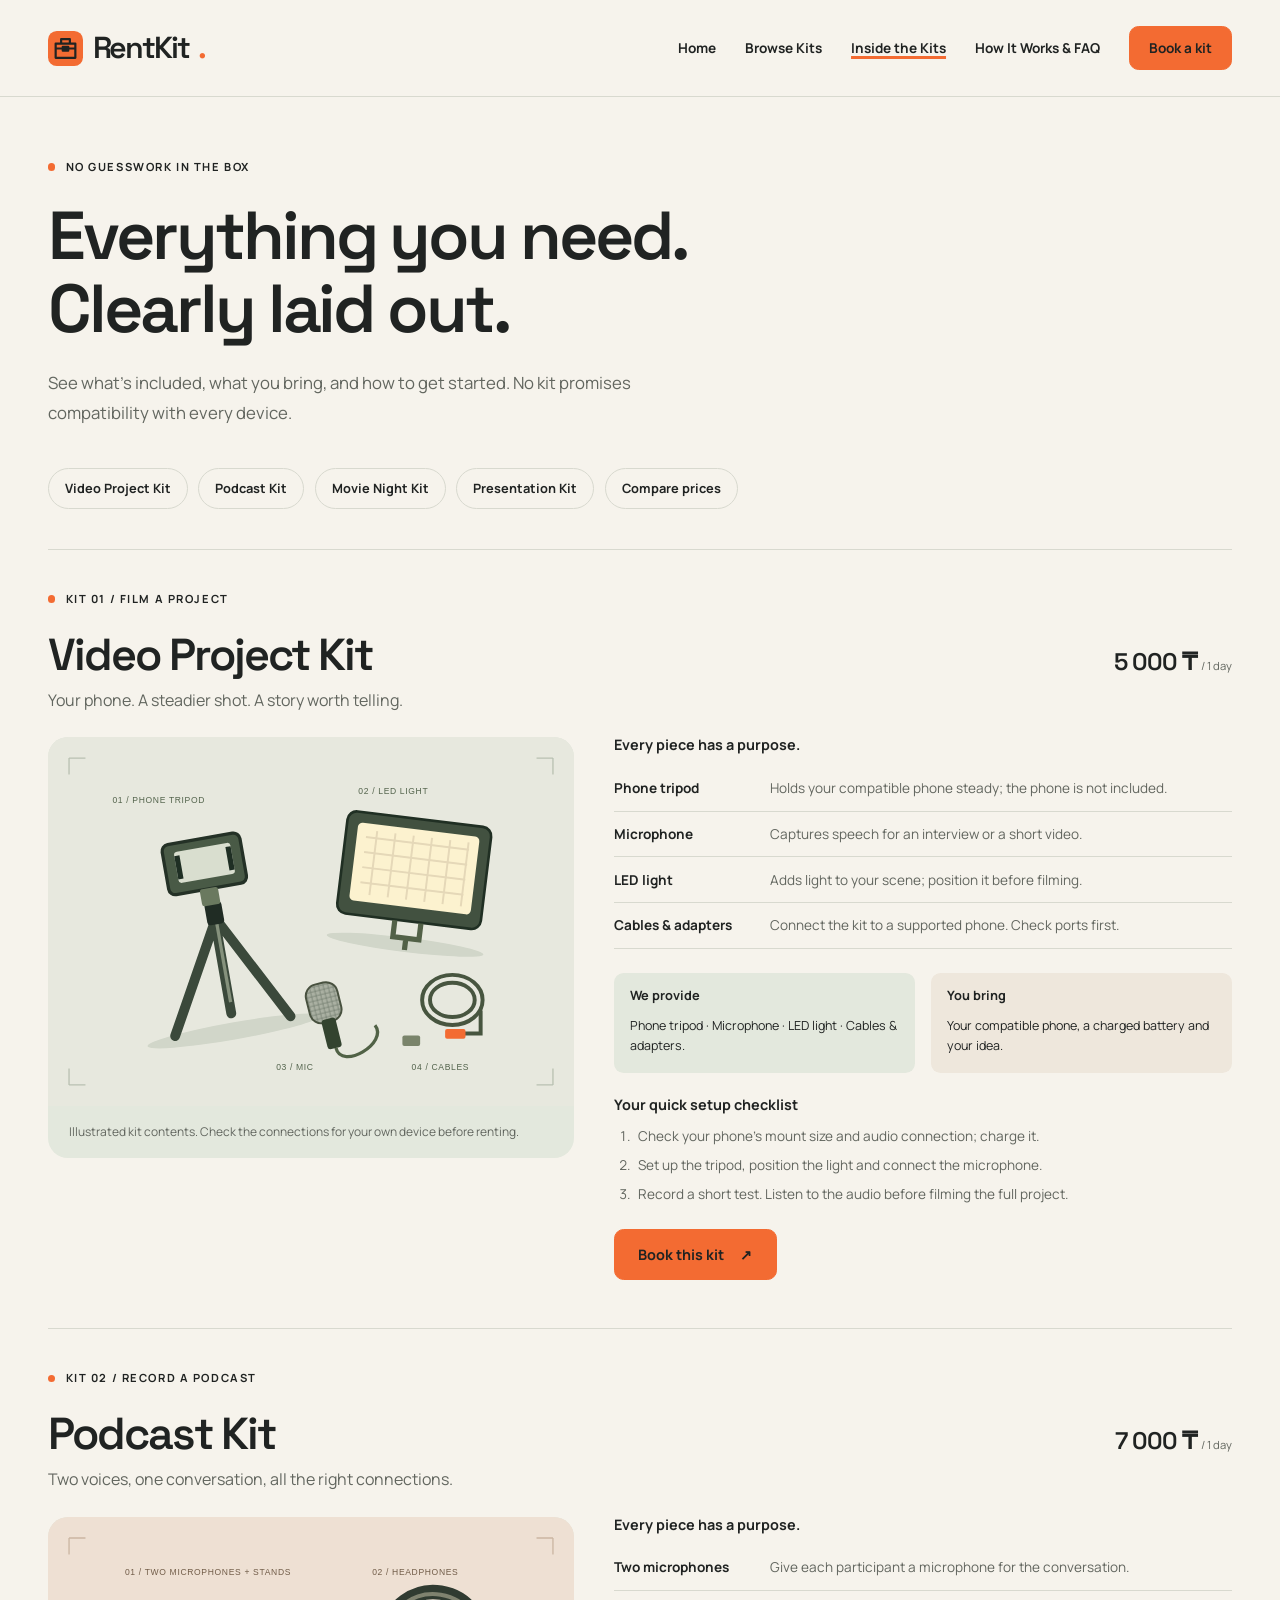
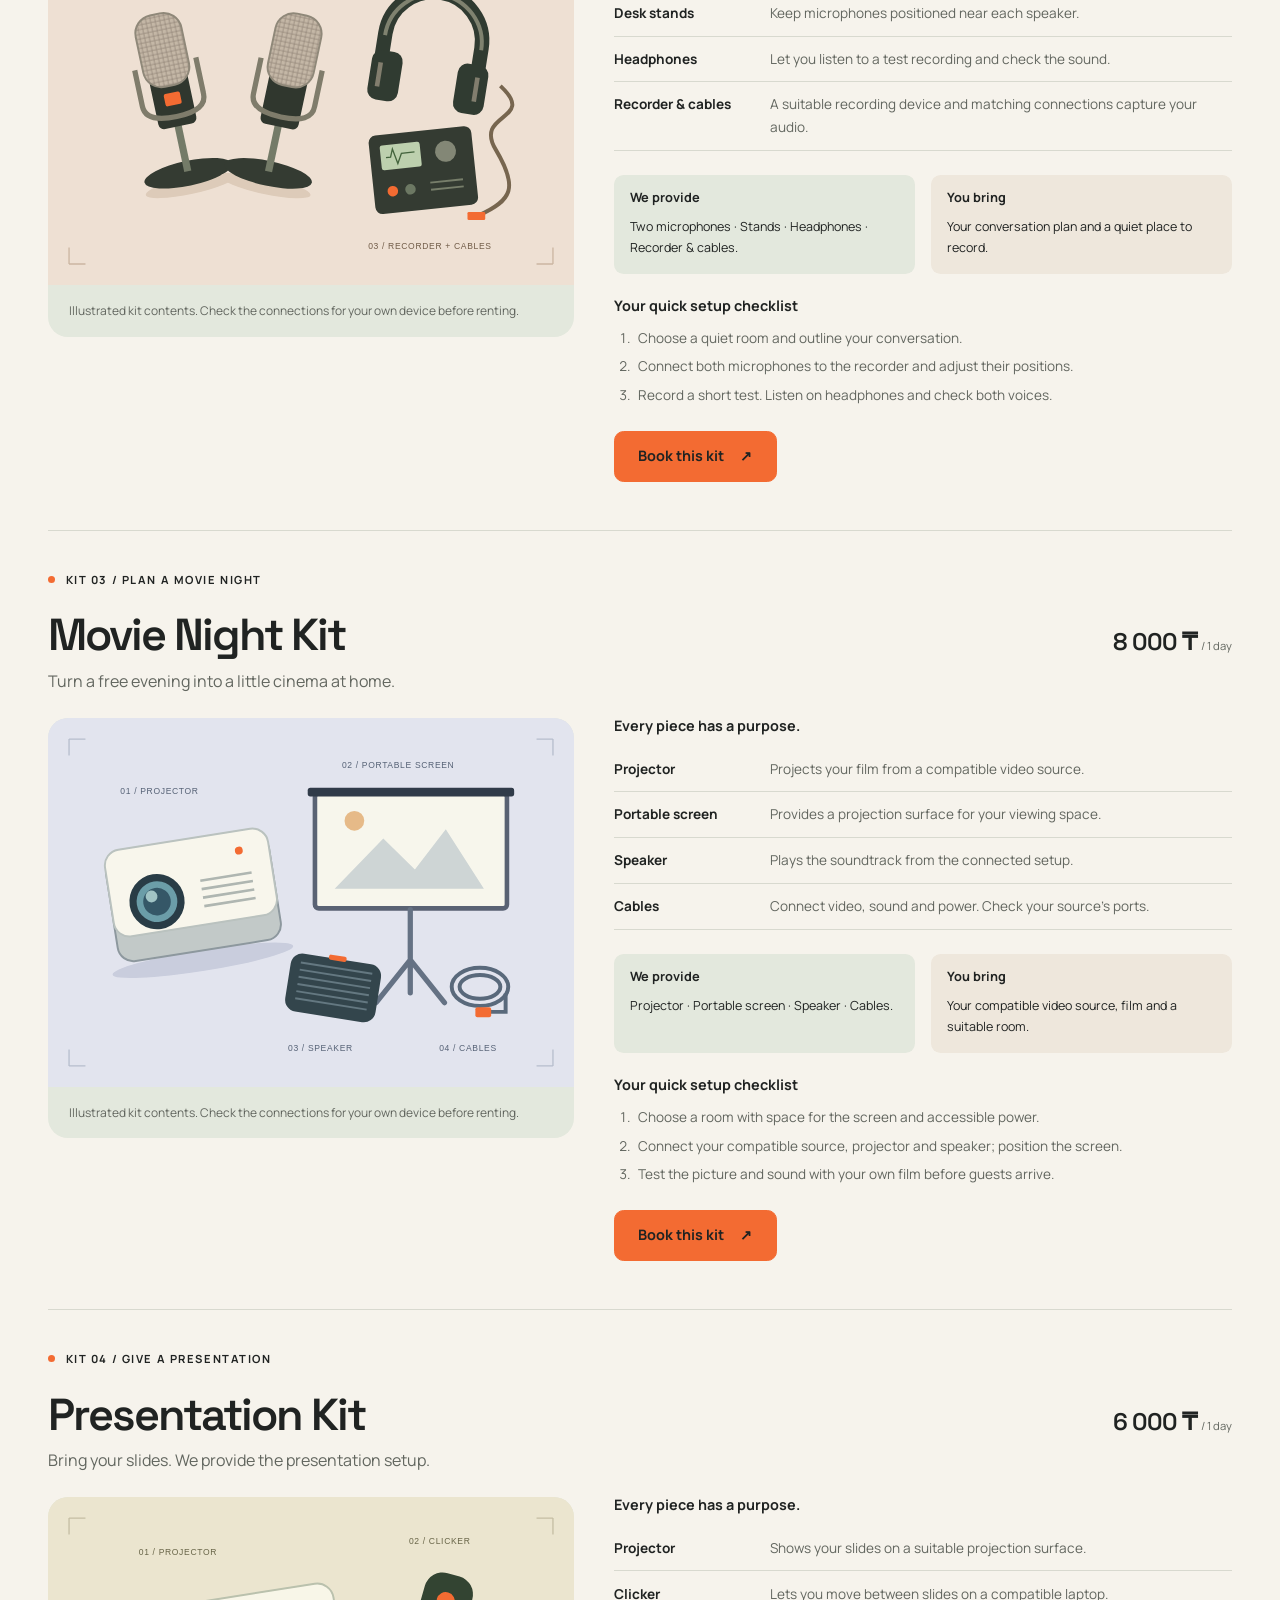
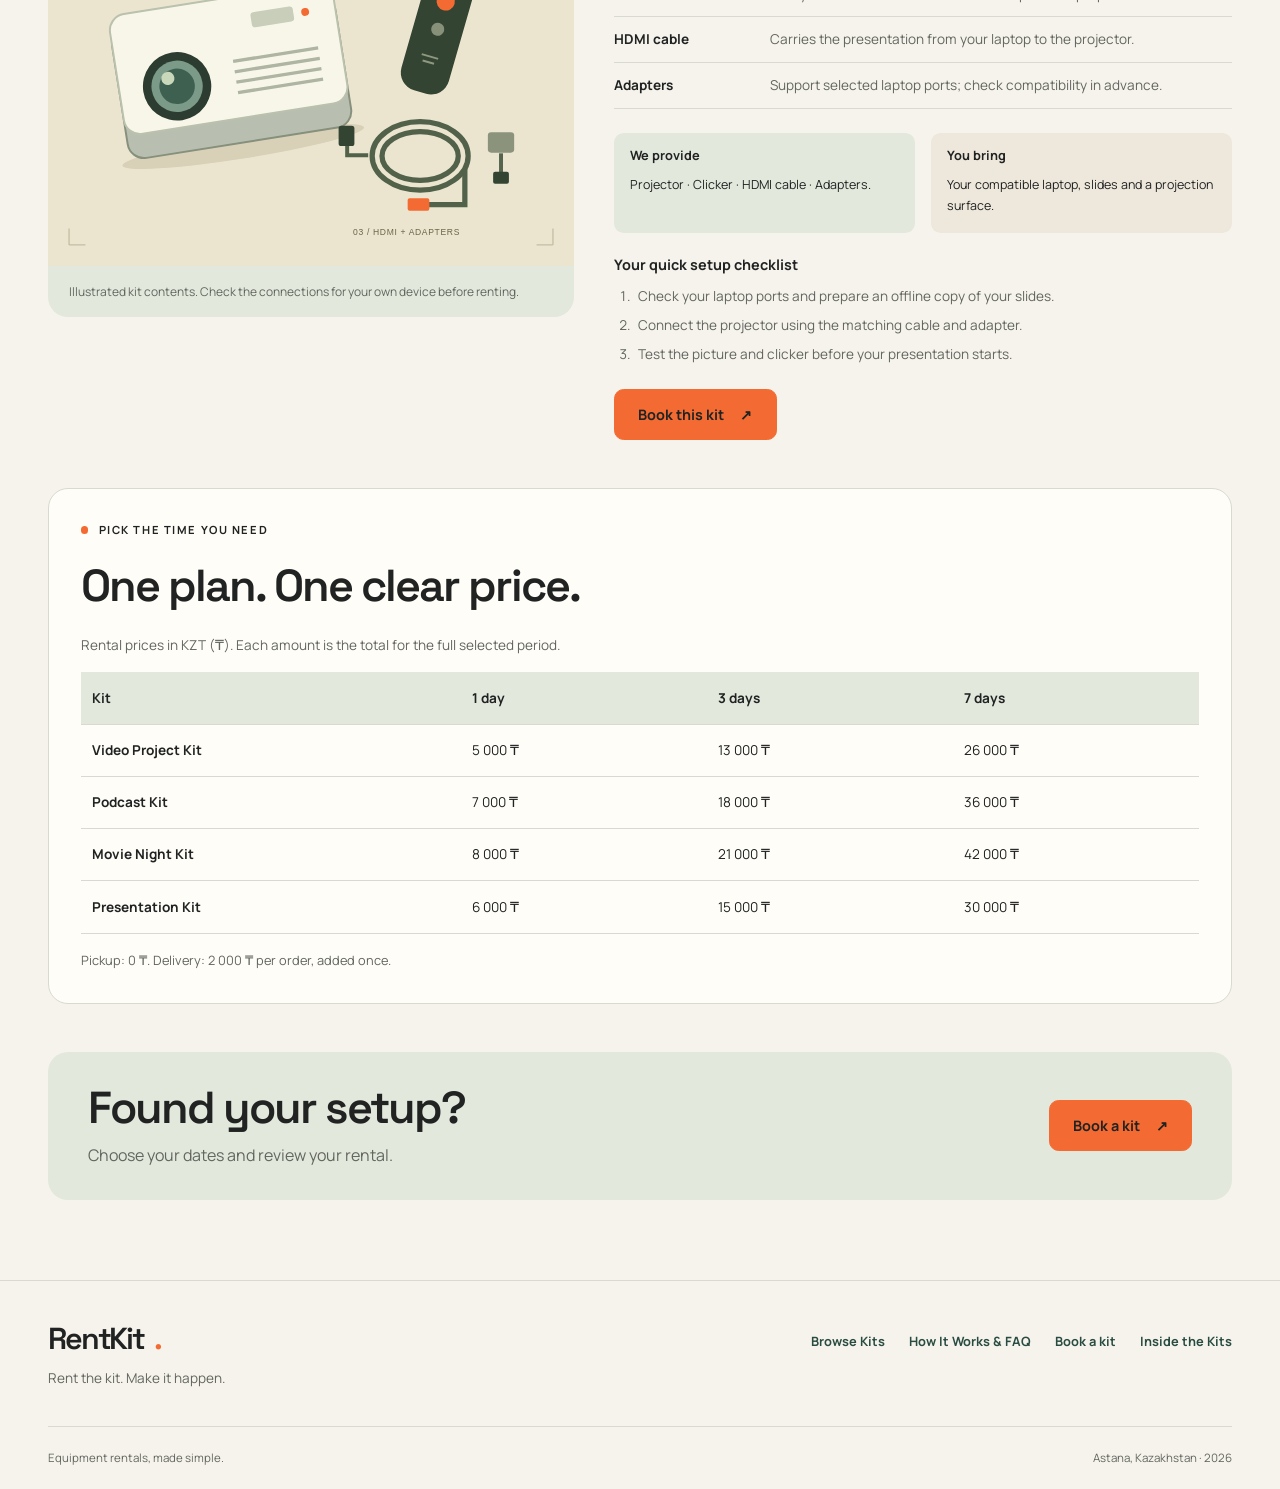
==== kit-details.html @ 047bb8b4 "change: renamed files from midterm/ to root directory and updated paths in HTML files" ====
<!DOCTYPE html>
<html lang="en">

<head>
  <meta charset="UTF-8">
  <meta name="viewport" content="width=device-width, initial-scale=1.0">
  <meta name="description"
    content="RentKit: ready-to-use equipment kits for creative projects, podcasts, movie nights and presentations.">
  <title>Inside the Kits | RentKit</title>
  <link rel="icon" type="image/svg+xml" href="images/favicon.svg">
  <link rel="stylesheet" href="vendor/bootstrap.min.css">
  <link rel="stylesheet" href="css/styles.css">
  <link rel="stylesheet" href="css/kit-details.css">

</head>

<body>
  <a class="skip-link" href="#main">Skip to content</a>
  <header class="site-header">
    <div class="container header-inner">
      <a class="brand" href="index.html" aria-label="RentKit home"><img class="brand-mark" src="images/favicon.svg"
          alt="" width="35" height="35">RentKit<span class="brand-dot">.</span></a>
      <nav class="site-nav" aria-label="Main navigation">
        <ul>
          <li><a href="index.html">Home</a></li>
          <li><a href="kits.html">Browse Kits</a></li>
          <li><a href="kit-details.html" aria-current="page">Inside the Kits</a></li>
          <li><a href="rent.html">How It Works & FAQ</a></li>
          <li><a href="order.html" class="btn btn-primary">Book a kit</a></li>
        </ul>
      </nav>
    </div>
  </header>
  <main id="main" tabindex="-1">

    <div class="container">
      <header class="page-intro">
        <p class="eyebrow">No guesswork in the box</p>
        <h1>Everything you need.<br>Clearly laid out.</h1>
        <p class="lead">See what’s included, what you bring, and how to get started. No kit promises compatibility with
          every device.</p>
      </header>
      <nav class="anchor-nav" aria-label="Kit details navigation"><a href="#video">Video Project Kit</a><a
          href="#podcast">Podcast Kit</a><a href="#movie">Movie Night Kit</a><a href="#presentation">Presentation
          Kit</a><a href="#prices">Compare prices</a></nav>
      <section id="video" class="detail-section" aria-labelledby="video-title">
        <p class="eyebrow">KIT 01 / Film a project</p>
        <div class="detail-heading">
          <div>
            <h2 id="video-title">Video Project Kit</h2>
            <p class="muted mb-0">Your phone. A steadier shot. A story worth telling.</p>
          </div><span class="price">5 000 ₸ <small>/ 1 day</small></span>
        </div>
        <div class="detail-layout">
          <figure class="detail-visual"><img src="images/video-kit.svg"
              alt="Phone tripod with an empty clamp, LED light, microphone, cables and adapters" width="800"
              height="560" loading="lazy">
            <figcaption>Illustrated kit contents. Check the connections for your own device before renting.</figcaption>
          </figure>
          <div>
            <h3 class="setup-heading">Every piece has a purpose.</h3>
            <dl class="equipment-list">
              <div>
                <dt>Phone tripod</dt>
                <dd>Holds your compatible phone steady; the phone is not included.</dd>
              </div>
              <div>
                <dt>Microphone</dt>
                <dd>Captures speech for an interview or a short video.</dd>
              </div>
              <div>
                <dt>LED light</dt>
                <dd>Adds light to your scene; position it before filming.</dd>
              </div>
              <div>
                <dt>Cables & adapters</dt>
                <dd>Connect the kit to a supported phone. Check ports first.</dd>
              </div>
            </dl>
            <div class="bring-provide">
              <div>
                <h3>We provide</h3>
                <p>Phone tripod · Microphone · LED light · Cables & adapters.</p>
              </div>
              <div>
                <h3>You bring</h3>
                <p>Your compatible phone, a charged battery and your idea.</p>
              </div>
            </div>
            <h3 class="setup-heading">Your quick setup checklist</h3>
            <ol class="setup-list">
              <li>Check your phone’s mount size and audio connection; charge it.</li>
              <li>Set up the tripod, position the light and connect the microphone.</li>
              <li>Record a short test. Listen to the audio before filming the full project.</li>
            </ol>
            <a class="btn btn-primary" href="order.html?kit=video">Book this kit <span aria-hidden="true">↗</span></a>
          </div>
        </div>
      </section>
      <section id="podcast" class="detail-section" aria-labelledby="podcast-title">
        <p class="eyebrow">KIT 02 / Record a podcast</p>
        <div class="detail-heading">
          <div>
            <h2 id="podcast-title">Podcast Kit</h2>
            <p class="muted mb-0">Two voices, one conversation, all the right connections.</p>
          </div><span class="price">7 000 ₸ <small>/ 1 day</small></span>
        </div>
        <div class="detail-layout">
          <figure class="detail-visual"><img src="images/podcast-kit.svg"
              alt="Two microphones on desk stands, headphones, recording device and cables" width="800" height="560"
              loading="lazy">
            <figcaption>Illustrated kit contents. Check the connections for your own device before renting.</figcaption>
          </figure>
          <div>
            <h3 class="setup-heading">Every piece has a purpose.</h3>
            <dl class="equipment-list">
              <div>
                <dt>Two microphones</dt>
                <dd>Give each participant a microphone for the conversation.</dd>
              </div>
              <div>
                <dt>Desk stands</dt>
                <dd>Keep microphones positioned near each speaker.</dd>
              </div>
              <div>
                <dt>Headphones</dt>
                <dd>Let you listen to a test recording and check the sound.</dd>
              </div>
              <div>
                <dt>Recorder & cables</dt>
                <dd>A suitable recording device and matching connections capture your audio.</dd>
              </div>
            </dl>
            <div class="bring-provide">
              <div>
                <h3>We provide</h3>
                <p>Two microphones · Stands · Headphones · Recorder & cables.</p>
              </div>
              <div>
                <h3>You bring</h3>
                <p>Your conversation plan and a quiet place to record.</p>
              </div>
            </div>
            <h3 class="setup-heading">Your quick setup checklist</h3>
            <ol class="setup-list">
              <li>Choose a quiet room and outline your conversation.</li>
              <li>Connect both microphones to the recorder and adjust their positions.</li>
              <li>Record a short test. Listen on headphones and check both voices.</li>
            </ol>
            <a class="btn btn-primary" href="order.html?kit=podcast">Book this kit <span aria-hidden="true">↗</span></a>
          </div>
        </div>
      </section>
      <section id="movie" class="detail-section" aria-labelledby="movie-title">
        <p class="eyebrow">KIT 03 / Plan a movie night</p>
        <div class="detail-heading">
          <div>
            <h2 id="movie-title">Movie Night Kit</h2>
            <p class="muted mb-0">Turn a free evening into a little cinema at home.</p>
          </div><span class="price">8 000 ₸ <small>/ 1 day</small></span>
        </div>
        <div class="detail-layout">
          <figure class="detail-visual"><img src="images/movie-kit.svg"
              alt="Projector, portable screen, speaker and connection cables" width="800" height="560" loading="lazy">
            <figcaption>Illustrated kit contents. Check the connections for your own device before renting.</figcaption>
          </figure>
          <div>
            <h3 class="setup-heading">Every piece has a purpose.</h3>
            <dl class="equipment-list">
              <div>
                <dt>Projector</dt>
                <dd>Projects your film from a compatible video source.</dd>
              </div>
              <div>
                <dt>Portable screen</dt>
                <dd>Provides a projection surface for your viewing space.</dd>
              </div>
              <div>
                <dt>Speaker</dt>
                <dd>Plays the soundtrack from the connected setup.</dd>
              </div>
              <div>
                <dt>Cables</dt>
                <dd>Connect video, sound and power. Check your source’s ports.</dd>
              </div>
            </dl>
            <div class="bring-provide">
              <div>
                <h3>We provide</h3>
                <p>Projector · Portable screen · Speaker · Cables.</p>
              </div>
              <div>
                <h3>You bring</h3>
                <p>Your compatible video source, film and a suitable room.</p>
              </div>
            </div>
            <h3 class="setup-heading">Your quick setup checklist</h3>
            <ol class="setup-list">
              <li>Choose a room with space for the screen and accessible power.</li>
              <li>Connect your compatible source, projector and speaker; position the screen.</li>
              <li>Test the picture and sound with your own film before guests arrive.</li>
            </ol>
            <a class="btn btn-primary" href="order.html?kit=movie">Book this kit <span aria-hidden="true">↗</span></a>
          </div>
        </div>
      </section>
      <section id="presentation" class="detail-section" aria-labelledby="presentation-title">
        <p class="eyebrow">KIT 04 / Give a presentation</p>
        <div class="detail-heading">
          <div>
            <h2 id="presentation-title">Presentation Kit</h2>
            <p class="muted mb-0">Bring your slides. We provide the presentation setup.</p>
          </div><span class="price">6 000 ₸ <small>/ 1 day</small></span>
        </div>
        <div class="detail-layout">
          <figure class="detail-visual"><img src="images/presentation-kit.svg"
              alt="Projector, presentation clicker, coiled HDMI cable and adapters" width="800" height="560"
              loading="lazy">
            <figcaption>Illustrated kit contents. Check the connections for your own device before renting.</figcaption>
          </figure>
          <div>
            <h3 class="setup-heading">Every piece has a purpose.</h3>
            <dl class="equipment-list">
              <div>
                <dt>Projector</dt>
                <dd>Shows your slides on a suitable projection surface.</dd>
              </div>
              <div>
                <dt>Clicker</dt>
                <dd>Lets you move between slides on a compatible laptop.</dd>
              </div>
              <div>
                <dt>HDMI cable</dt>
                <dd>Carries the presentation from your laptop to the projector.</dd>
              </div>
              <div>
                <dt>Adapters</dt>
                <dd>Support selected laptop ports; check compatibility in advance.</dd>
              </div>
            </dl>
            <div class="bring-provide">
              <div>
                <h3>We provide</h3>
                <p>Projector · Clicker · HDMI cable · Adapters.</p>
              </div>
              <div>
                <h3>You bring</h3>
                <p>Your compatible laptop, slides and a projection surface.</p>
              </div>
            </div>
            <h3 class="setup-heading">Your quick setup checklist</h3>
            <ol class="setup-list">
              <li>Check your laptop ports and prepare an offline copy of your slides.</li>
              <li>Connect the projector using the matching cable and adapter.</li>
              <li>Test the picture and clicker before your presentation starts.</li>
            </ol>
            <a class="btn btn-primary" href="order.html?kit=presentation">Book this kit <span
                aria-hidden="true">↗</span></a>
          </div>
        </div>
      </section>
      <section id="prices" class="pricing" aria-labelledby="prices-title">
        <p class="eyebrow">Pick the time you need</p>
        <h2 id="prices-title">One plan. One clear price.</h2>
        <table class="table">
          <caption>Rental prices in KZT (₸). Each amount is the total for the full selected period.</caption>
          <thead>
            <tr>
              <th scope="col">Kit</th>
              <th scope="col">1 day</th>
              <th scope="col">3 days</th>
              <th scope="col">7 days</th>
            </tr>
          </thead>
          <tbody>
            <tr>
              <th scope="row">Video Project Kit</th>
              <td>5 000 ₸</td>
              <td>13 000 ₸</td>
              <td>26 000 ₸</td>
            </tr>
            <tr>
              <th scope="row">Podcast Kit</th>
              <td>7 000 ₸</td>
              <td>18 000 ₸</td>
              <td>36 000 ₸</td>
            </tr>
            <tr>
              <th scope="row">Movie Night Kit</th>
              <td>8 000 ₸</td>
              <td>21 000 ₸</td>
              <td>42 000 ₸</td>
            </tr>
            <tr>
              <th scope="row">Presentation Kit</th>
              <td>6 000 ₸</td>
              <td>15 000 ₸</td>
              <td>30 000 ₸</td>
            </tr>
          </tbody>
        </table>
        <p class="small-note">Pickup: 0 ₸. Delivery: 2 000 ₸ per order, added once.</p>
      </section>
      <section class="section pt-0">
        <div class="callout">
          <div>
            <h2>Found your setup?</h2>
            <p class="muted">Choose your dates and review your rental.</p>
          </div><a class="btn btn-primary" href="order.html">Book a kit <span aria-hidden="true">↗</span></a>
        </div>
      </section>
    </div>
  </main>
  <footer class="site-footer">
    <div class="container">
      <div class="footer-top">
        <div><a class="brand" href="index.html">RentKit<span class="brand-dot">.</span></a>
          <p class="muted">Rent the kit. Make it happen.</p>
        </div>
        <nav class="footer-links" aria-label="Footer navigation"><a href="kits.html">Browse Kits</a><a
            href="rent.html">How It Works & FAQ</a><a href="order.html">Book a kit</a><a href="kit-details.html">Inside
            the Kits</a></nav>
      </div>
      <div class="footer-bottom">
        <p class="muted">Equipment rentals, made simple.</p>
        <p class="muted">Astana, Kazakhstan · 2026</p>
      </div>
    </div>
  </footer>
</body>

</html>
---- css/styles.css ----
/* Shared RentKit design. Bootstrap is loaded first; these rules give it our identity. */
@font-face {
  font-family: Manrope;
  src: url('../fonts/manrope.ttf') format('truetype');
  font-weight: 400;
  font-display: swap;
}

@font-face {
  font-family: Manrope;
  src: url('../fonts/manrope-bold.ttf') format('truetype');
  font-weight: 700;
  font-display: swap;
}

@font-face {
  font-family: 'Space Grotesk';
  src: url('../fonts/space-grotesk.ttf') format('truetype');
  font-weight: 600;
  font-display: swap;
}

:root {
  --paper: #f6f3ec;
  --ink: #202322;
  --orange: #f36b32;
  --green: #294c42;
  --muted: #62665f;
  --line: #d8d9cf;
  --surface: #fffdf8;
  --sage: #e3e8dd;
  --space-sm: .75rem;
  --space-md: 1.5rem;
  --space-lg: 3rem;
  --section-space: 5rem;
  --radius: 1.25rem;
  --radius-sm: .6rem;
  --page-width: 1184px;
  --bs-body-font-family: Manrope, Arial, sans-serif;
}

* {
  box-sizing: border-box;
}

html {
  scroll-behavior: smooth;
  scroll-padding-top: 1.5rem;
}

body {
  margin: 0;
  color: var(--ink);
  background: var(--paper);
  font-family: Manrope, Arial, sans-serif;
  font-size: 1rem;
  line-height: 1.65;
}

img {
  display: block;
  max-width: 100%;
  height: auto;
}

svg {
  flex-shrink: 0;
}

a {
  color: var(--green);
  text-underline-offset: .25em;
}

a:hover {
  color: var(--ink);
}

button,
input,
select,
textarea {
  font: inherit;
}

h1,
h2,
h3,
h4,
.brand,
.price {
  font-family: 'Space Grotesk', Arial, sans-serif;
  font-weight: 600;
  letter-spacing: -.045em;
  line-height: 1.08;
}

h1 {
  font-size: clamp(2.8rem, 5.3vw, 4.65rem);
  margin-bottom: 1.4rem;
}

h2 {
  font-size: clamp(2rem, 3.5vw, 3rem);
  margin-bottom: 1rem;
}

h3 {
  font-size: 1.55rem;
  margin-bottom: .8rem;
}

p {
  margin: 0 0 1.2rem;
}

:focus-visible {
  outline: 3px solid var(--green);
  outline-offset: 5px;
}

.container {
  width: calc(100% - 64px);
  max-width: var(--page-width);
  padding-right: 0;
  padding-left: 0;
}

.skip-link {
  position: absolute;
  left: 1rem;
  top: -5rem;
  z-index: 20;
  padding: .8rem 1.2rem;
  background: var(--ink);
  color: white;
}

.skip-link:focus {
  top: 1rem;
  color: white;
}

.site-header {
  border-bottom: 1px solid var(--line);
}

.header-inner {
  display: flex;
  align-items: center;
  justify-content: space-between;
  gap: 2rem;
  min-height: 96px;
}

.brand {
  display: inline-flex;
  align-items: center;
  gap: .6rem;
  text-decoration: none;
  color: var(--ink);
  font-size: 1.9rem;
  letter-spacing: -.07em;
}

.brand-mark {
  width: 35px;
  height: 35px;
}

.brand-dot {
  color: var(--orange);
}

.site-nav ul {
  display: flex;
  align-items: center;
  flex-wrap: wrap;
  gap: 1.8rem;
  list-style: none;
  padding: 0;
  margin: 0;
}

.site-nav a {
  display: inline-block;
  padding: .65rem 0;
  color: var(--ink);
  text-decoration: none;
  font-size: .85rem;
  font-weight: 700;
}

.site-nav a:hover,
.site-nav a[aria-current='page']:not(.btn) {
  text-decoration: underline;
  text-decoration-color: var(--orange);
  text-decoration-thickness: 3px;
}

.site-nav .btn {
  padding: .7rem 1.2rem;
  font-size: .85rem;
}

.btn {
  display: inline-flex;
  align-items: center;
  justify-content: center;
  gap: 1rem;
  min-height: 44px;
  border-radius: var(--radius-sm);
  padding: .85rem 1.45rem;
  font-weight: 800;
  font-size: .9rem;
  line-height: 1.5;
  transition: background-color .18s, transform .18s;
}

.btn-primary {
  --bs-btn-color: var(--ink);
  --bs-btn-bg: var(--orange);
  --bs-btn-border-color: var(--orange);
  --bs-btn-hover-color: var(--ink);
  --bs-btn-hover-bg: #e75b25;
  --bs-btn-hover-border-color: #e75b25;
  --bs-btn-active-color: var(--ink);
  --bs-btn-active-bg: #e75b25;
  --bs-btn-active-border-color: #e75b25;
  --bs-btn-disabled-color: var(--ink);
  --bs-btn-disabled-bg: #d6c9be;
  --bs-btn-disabled-border-color: #d6c9be;
  color: var(--ink);
  background: var(--orange);
  border: 1px solid var(--orange);
}

.btn-outline {
  color: var(--ink);
  border: 1px solid var(--line);
  background: transparent;
}

.btn-outline:hover {
  background: var(--sage);
  border-color: var(--green);
}

.btn:hover {
  transform: translateY(-2px);
}

.btn:focus-visible {
  outline: 3px solid var(--green);
  outline-offset: 4px;
  box-shadow: none;
}

.btn[aria-current='page'] {
  box-shadow: 0 0 0 2px var(--ink);
}

.arrow {
  font-size: 1.15rem;
  line-height: 1;
}

.eyebrow {
  display: flex;
  align-items: center;
  gap: .65rem;
  font-size: .7rem;
  font-weight: 800;
  letter-spacing: .14em;
  text-transform: uppercase;
  margin-bottom: 1.4rem;
}

.eyebrow::before {
  content: '';
  width: .45rem;
  height: .45rem;
  background: var(--orange);
  border-radius: 50%;
}

.lead {
  color: var(--muted);
  font-size: 1.05rem;
  line-height: 1.8;
  max-width: 42rem;
}

.muted {
  color: var(--muted);
}

.small-note {
  font-size: .8rem;
  color: var(--muted);
}

.tag {
  display: inline-block;
  font-size: .65rem;
  font-weight: 800;
  letter-spacing: .12em;
  border: 1px solid var(--line);
  padding: .25rem .6rem;
  border-radius: .25rem;
  background: var(--surface);
}

.section {
  padding-block: var(--section-space);
}

.section-heading {
  display: flex;
  align-items: end;
  justify-content: space-between;
  gap: 2rem;
  margin-bottom: 2rem;
}

.section-heading p:last-child {
  margin-bottom: 0;
}

.section-heading h2 {
  margin-bottom: .6rem;
}

.text-link {
  font-weight: 800;
  font-size: .85rem;
  white-space: nowrap;
}

.page-intro {
  padding-block: 3.8rem 2.5rem;
}

.page-intro h1 {
  max-width: 850px;
}

.page-intro .lead {
  margin-bottom: 0;
}

.breadcrumb-line {
  color: var(--muted);
  font-size: .8rem;
  margin-bottom: 2rem;
}

.breadcrumb-line a {
  text-decoration: none;
}

.anchor-nav {
  display: flex;
  flex-wrap: wrap;
  gap: .65rem;
  margin-block: 0 2.5rem;
}

.anchor-nav a {
  display: inline-block;
  padding: .55rem 1rem;
  border: 1px solid var(--line);
  border-radius: 2rem;
  text-decoration: none;
  color: var(--ink);
  font-size: .8rem;
  font-weight: 700;
}

.anchor-nav a:hover {
  border-color: var(--green);
  background: var(--sage);
}

.kit-card {
  height: 100%;
  background: var(--surface);
  border: 1px solid var(--line);
  border-radius: var(--radius);
}

.kit-card .kit-image {
  border-radius: var(--radius) var(--radius) 0 0;
  width: 100%;
}

.kit-card .card-body {
  padding: 1.5rem;
  display: flex;
  flex-direction: column;
}

.kit-card .tag {
  align-self: flex-start;
  margin-bottom: 1rem;
}

.kit-card h3 {
  font-size: 1.5rem;
}

.kit-card .card-text {
  color: var(--muted);
  font-size: .9rem;
}

.card-bottom {
  display: flex;
  align-items: center;
  justify-content: space-between;
  gap: .75rem;
  margin-top: auto;
  padding-top: 1rem;
  border-top: 1px solid var(--line);
}

.price {
  font-size: 1.5rem;
  letter-spacing: -.04em;
}

.price small {
  font-family: Manrope, Arial, sans-serif;
  font-size: .7rem;
  color: var(--muted);
  font-weight: 500;
  letter-spacing: 0;
}

.callout {
  display: flex;
  justify-content: space-between;
  align-items: center;
  gap: 2rem;
  padding: 2rem 2.5rem;
  background: var(--sage);
  border-radius: var(--radius);
}

.callout h2,
.callout h3 {
  margin-bottom: .6rem;
}

.callout p {
  margin-bottom: 0;
  max-width: 40rem;
}

.callout .btn {
  flex-shrink: 0;
}

.demo-note {
  display: flex;
  align-items: center;
  gap: .6rem;
  font-size: .75rem;
  color: var(--muted);
}

.demo-note::before {
  content: '';
  width: .4rem;
  height: .4rem;
  flex-shrink: 0;
  border-radius: 50%;
  background: var(--green);
}

.site-footer {
  border-top: 1px solid var(--line);
  padding-block: 2.6rem 1.4rem;
}

.footer-top {
  display: flex;
  align-items: start;
  justify-content: space-between;
  gap: 2rem;
  margin-bottom: 2.3rem;
}

.footer-top .brand {
  margin-bottom: .7rem;
}

.footer-top p {
  font-size: .85rem;
  margin-bottom: 0;
}

.footer-links {
  display: flex;
  flex-wrap: wrap;
  align-items: center;
  gap: 1.5rem;
  padding-top: .5rem;
}

.footer-links a {
  font-size: .8rem;
  font-weight: 700;
  text-decoration: none;
}

.footer-bottom {
  display: flex;
  justify-content: space-between;
  gap: 1.2rem;
  flex-wrap: wrap;
  padding-top: 1.3rem;
  border-top: 1px solid var(--line);
}

.footer-bottom p {
  margin: 0;
  font-size: .72rem;
}

@media (max-width: 1000px) {
  .header-inner {
    gap: 1rem;
    flex-wrap: wrap;
    padding-block: 1rem;
  }

  .site-nav ul {
    gap: 1rem;
  }

  .site-nav a {
    font-size: .78rem;
  }

  :root {
    --section-space: 3.5rem;
  }
}

@media (max-width: 600px) {
  .container {
    width: calc(100% - 36px);
  }

  .header-inner {
    gap: .65rem;
  }

  .brand {
    font-size: 1.65rem;
  }

  .brand-mark {
    width: 29px;
    height: 29px;
  }

  .site-nav {
    width: 100%;
  }

  .site-nav ul {
    gap: .2rem .9rem;
  }

  .site-nav a {
    display: inline-flex;
    align-items: center;
    min-height: 44px;
    font-size: .8rem;
    padding-block: .65rem;
  }

  .site-nav .btn {
    padding: .6rem .8rem;
    font-size: .8rem;
  }

  .section-heading,
  .callout,
  .footer-top {
    flex-direction: column;
    align-items: start;
    gap: 1.2rem;
  }

  .callout {
    padding: 1.5rem;
  }

  .page-intro {
    padding-top: 2.5rem;
  }

  .anchor-nav {
    gap: .45rem;
  }

  .anchor-nav a {
    font-size: .75rem;
    padding: .5rem .8rem;
  }

  .footer-links {
    gap: 1rem;
  }

  .lead {
    font-size: 1rem;
  }
}

@media (prefers-reduced-motion: reduce) {
  html {
    scroll-behavior: auto;
  }

  *,
  *::before,
  *::after {
    transition: none !important;
    animation: none !important;
  }

  .btn:hover {
    transform: none;
  }
}
---- css/kit-details.css ----
.detail-section {
  padding-block: 2.5rem 3rem;
  border-top: 1px solid var(--line);
}

.detail-heading {
  display: flex;
  flex-wrap: wrap;
  align-items: baseline;
  justify-content: space-between;
  gap: 1rem;
  margin-bottom: 1.5rem;
}

.detail-heading h2 {
  margin-bottom: .5rem;
}

.detail-layout {
  display: grid;
  grid-template-columns: .92fr 1.08fr;
  gap: 2.5rem;
  align-items: start;
}

.detail-visual {
  margin: 0;
  background: var(--sage);
  border-radius: var(--radius);
}

.detail-visual img {
  border-radius: var(--radius) var(--radius) 0 0;
  width: 100%;
}

.detail-visual figcaption {
  padding: 1rem 1.3rem;
  font-size: .75rem;
  color: var(--muted);
}

.equipment-list {
  margin: 0 0 1.5rem;
}

.equipment-list div {
  display: grid;
  grid-template-columns: 140px 1fr;
  gap: 1rem;
  padding-block: .7rem;
  border-bottom: 1px solid var(--line);
  font-size: .85rem;
}

.equipment-list dt {
  font-weight: 800;
}

.equipment-list dd {
  margin: 0;
  color: var(--muted);
}

.bring-provide {
  display: grid;
  grid-template-columns: 1fr 1fr;
  gap: 1rem;
  margin-bottom: 1.5rem;
}

.bring-provide>div {
  border-radius: var(--radius-sm);
  background: var(--sage);
  padding: 1rem;
}

.bring-provide>div:last-child {
  background: #eee7dc;
}

.bring-provide h3 {
  font-family: Manrope, Arial, sans-serif;
  font-size: .8rem;
  letter-spacing: 0;
}

.bring-provide p {
  font-size: .78rem;
  margin-bottom: 0;
}

.setup-heading {
  font-family: Manrope, Arial, sans-serif;
  font-size: .9rem;
  letter-spacing: 0;
}

.setup-list {
  padding-left: 1.2rem;
  font-size: .85rem;
  color: var(--muted);
  margin-bottom: 1.5rem;
}

.setup-list li {
  padding-left: .3rem;
  margin-bottom: .4rem;
}

.pricing {
  background: var(--surface);
  border: 1px solid var(--line);
  border-radius: var(--radius);
  padding: 2rem;
  margin-bottom: 3rem;
}

.pricing .table {
  --bs-table-bg: transparent;
  --bs-table-color: var(--ink);
  --bs-table-border-color: var(--line);
  margin: 0;
  table-layout: fixed;
  width: 100%;
}

.pricing caption {
  caption-side: top;
  color: var(--muted);
  font-size: .85rem;
  padding-bottom: 1rem;
}

.pricing th,
.pricing td {
  padding: .9rem .7rem;
  font-size: .85rem;
  vertical-align: middle;
}

.pricing thead th {
  background: var(--sage);
  font-weight: 800;
}

.pricing thead th:first-child {
  width: 34%;
}

.pricing td {
  white-space: nowrap;
}

.pricing .small-note {
  margin: 1rem 0 0;
}

@media (max-width: 850px) {
  .detail-layout {
    grid-template-columns: 1fr;
    gap: 1.5rem;
  }

  .detail-visual {
    max-width: 650px;
  }
}

@media (max-width: 600px) {
  .detail-heading h2 {
    font-size: 1.9rem;
  }

  .equipment-list div {
    grid-template-columns: 105px 1fr;
    gap: .7rem;
    font-size: .8rem;
  }

  .pricing {
    padding: 1.1rem .7rem;
  }

  .pricing th,
  .pricing td {
    padding: .8rem .25rem;
    font-size: .75rem;
  }

  .bring-provide {
    gap: .6rem;
  }

  .bring-provide>div {
    padding: .8rem;
  }
}
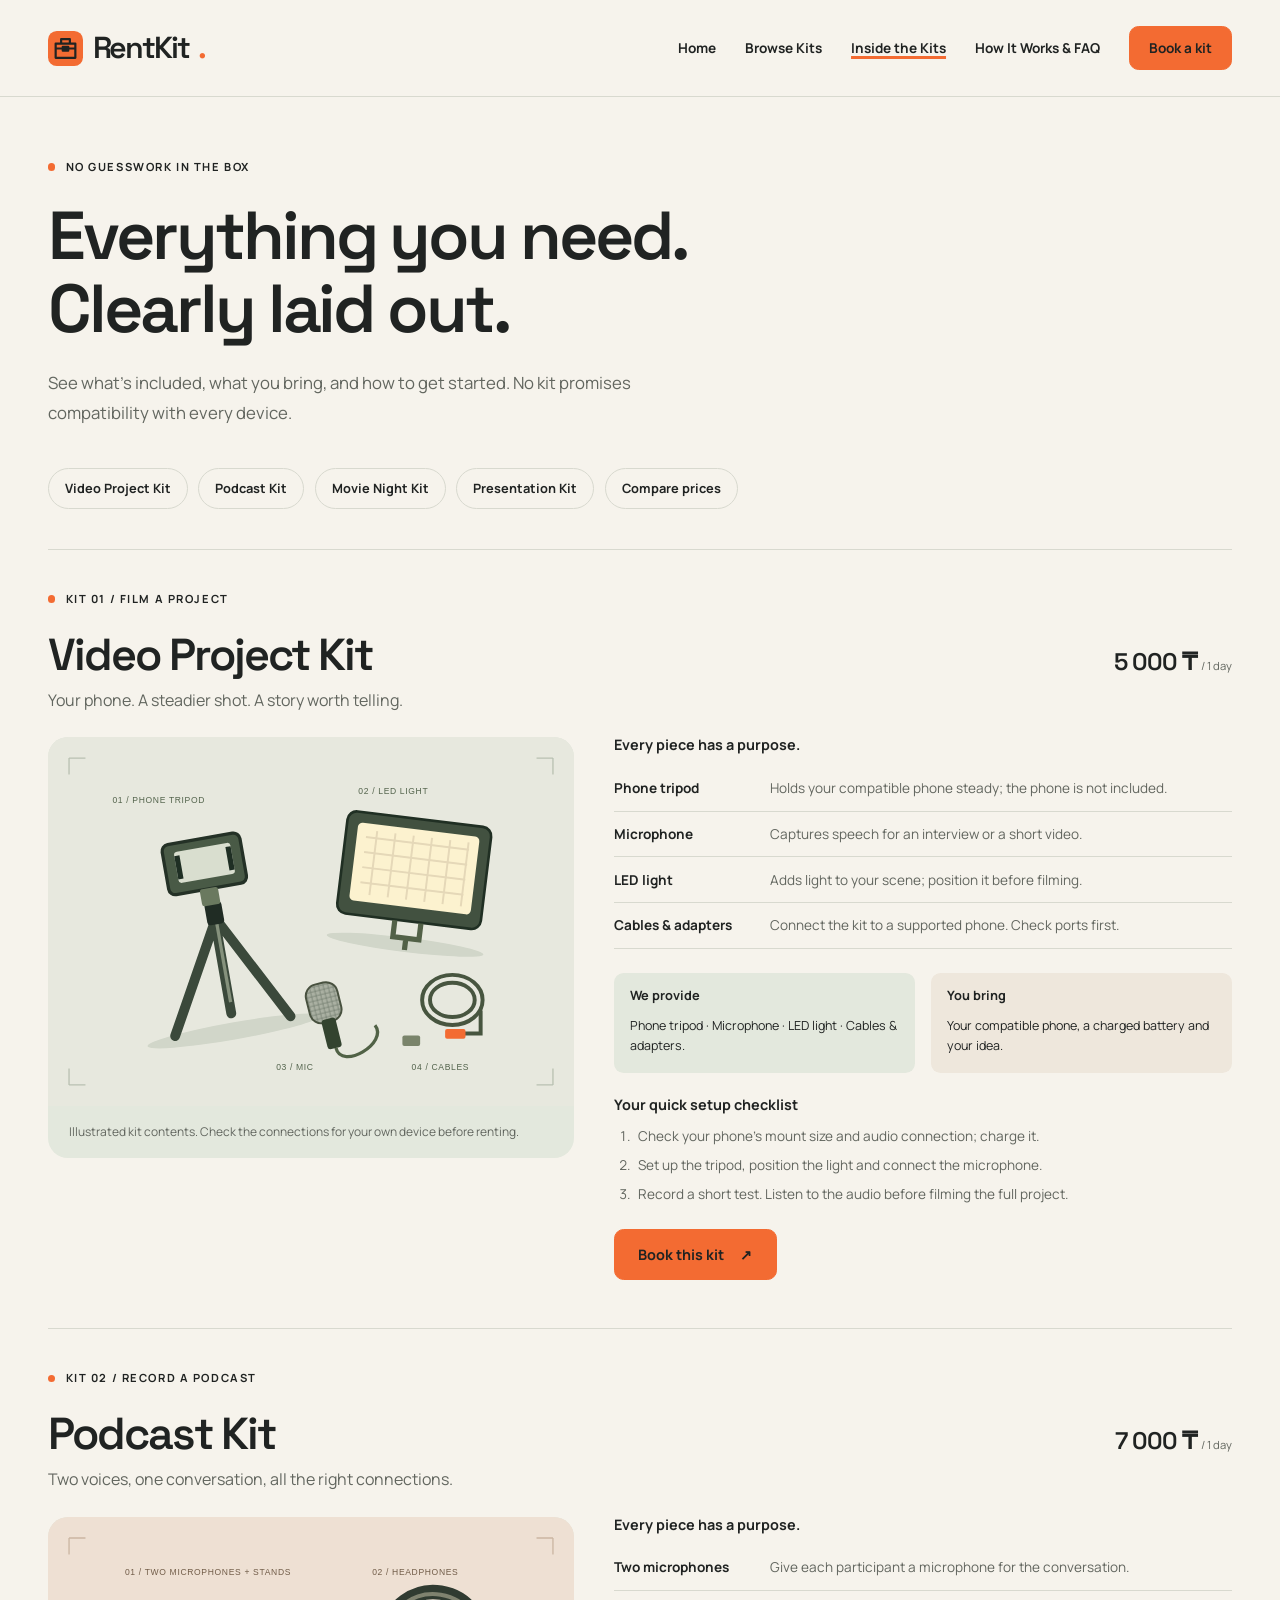
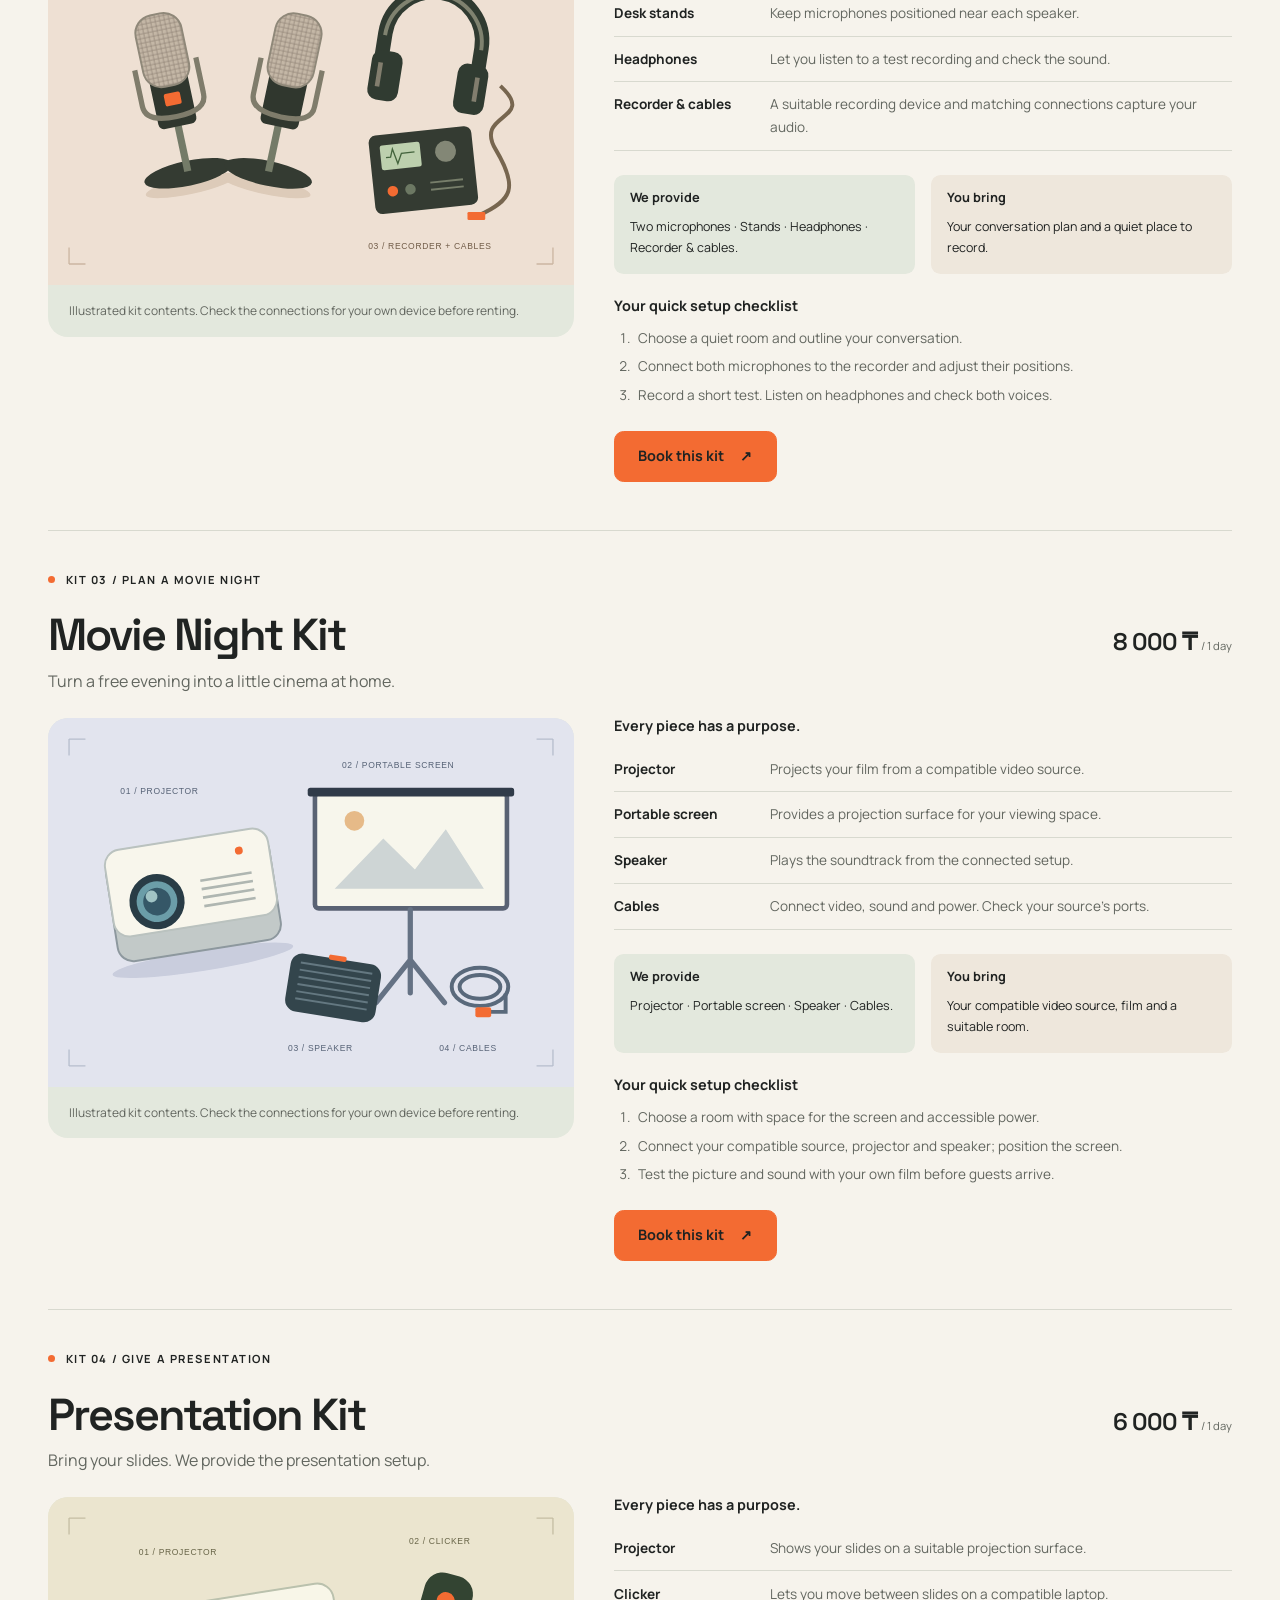
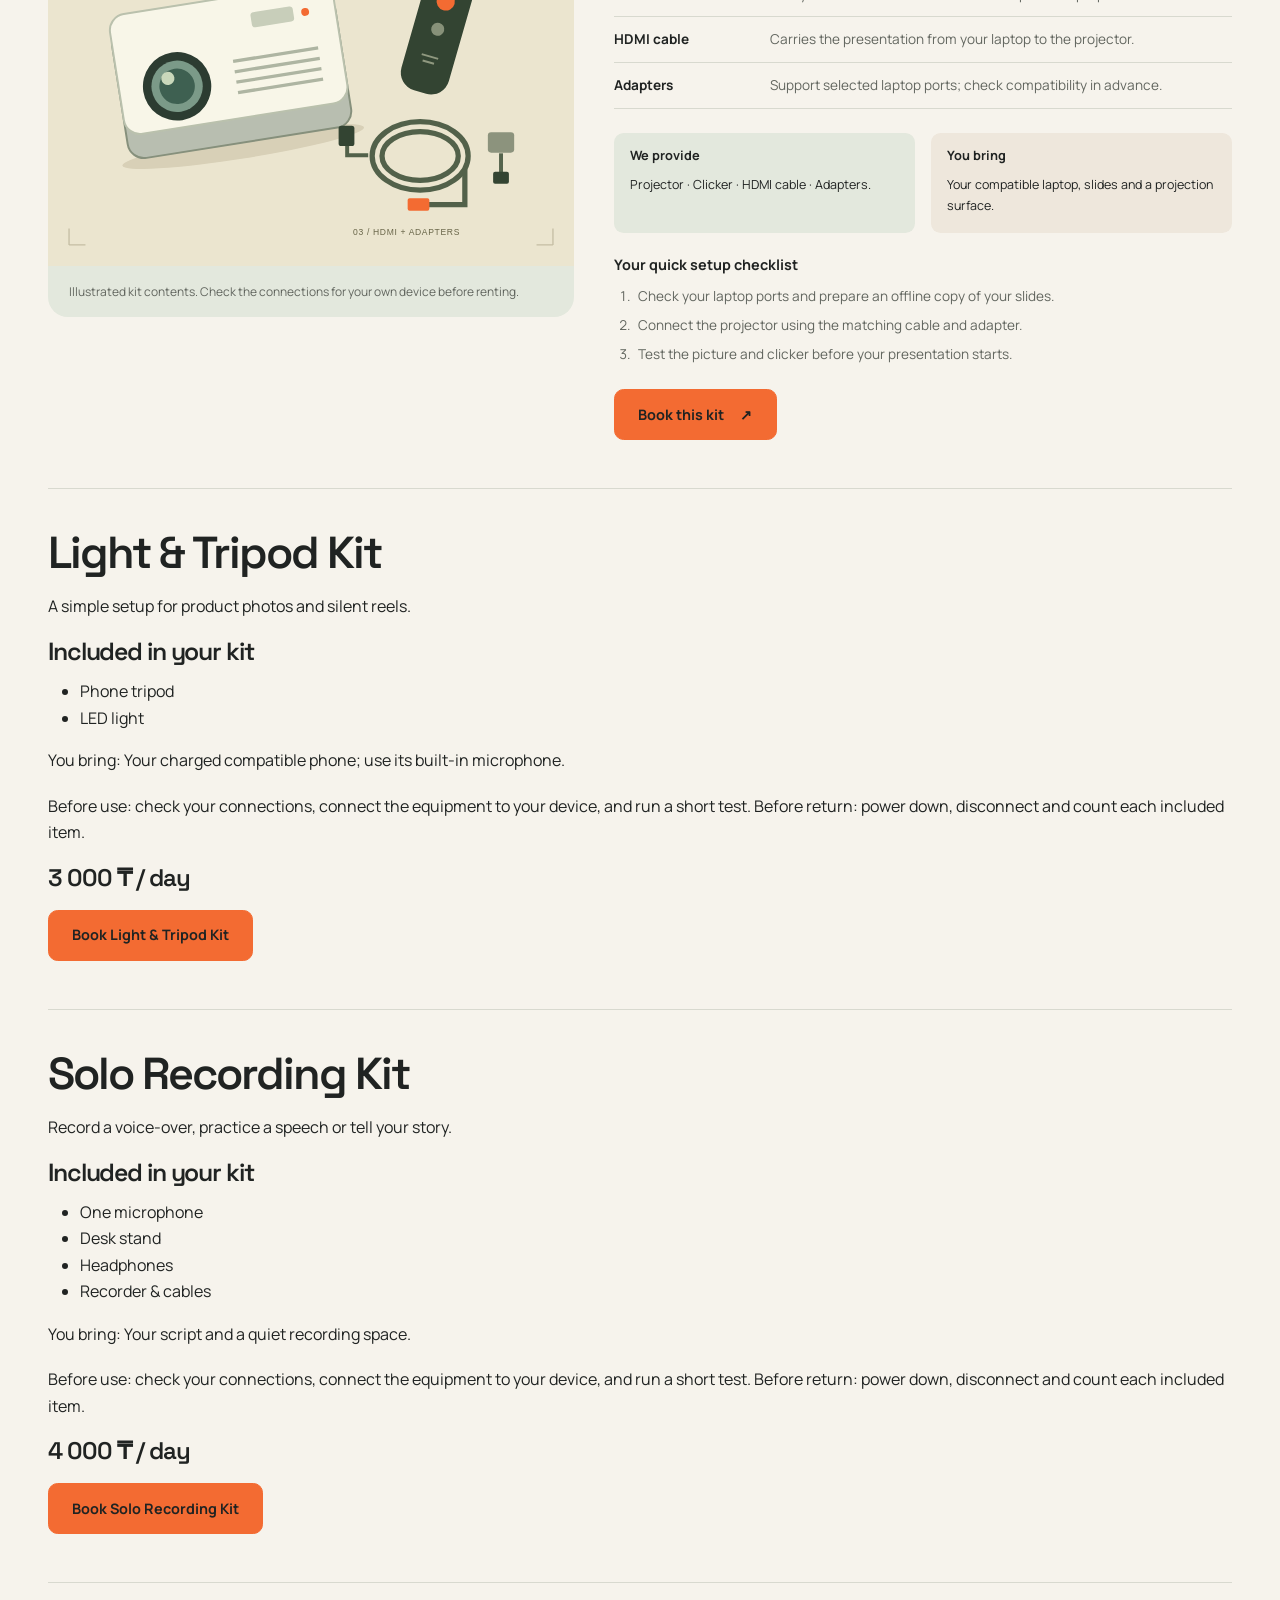
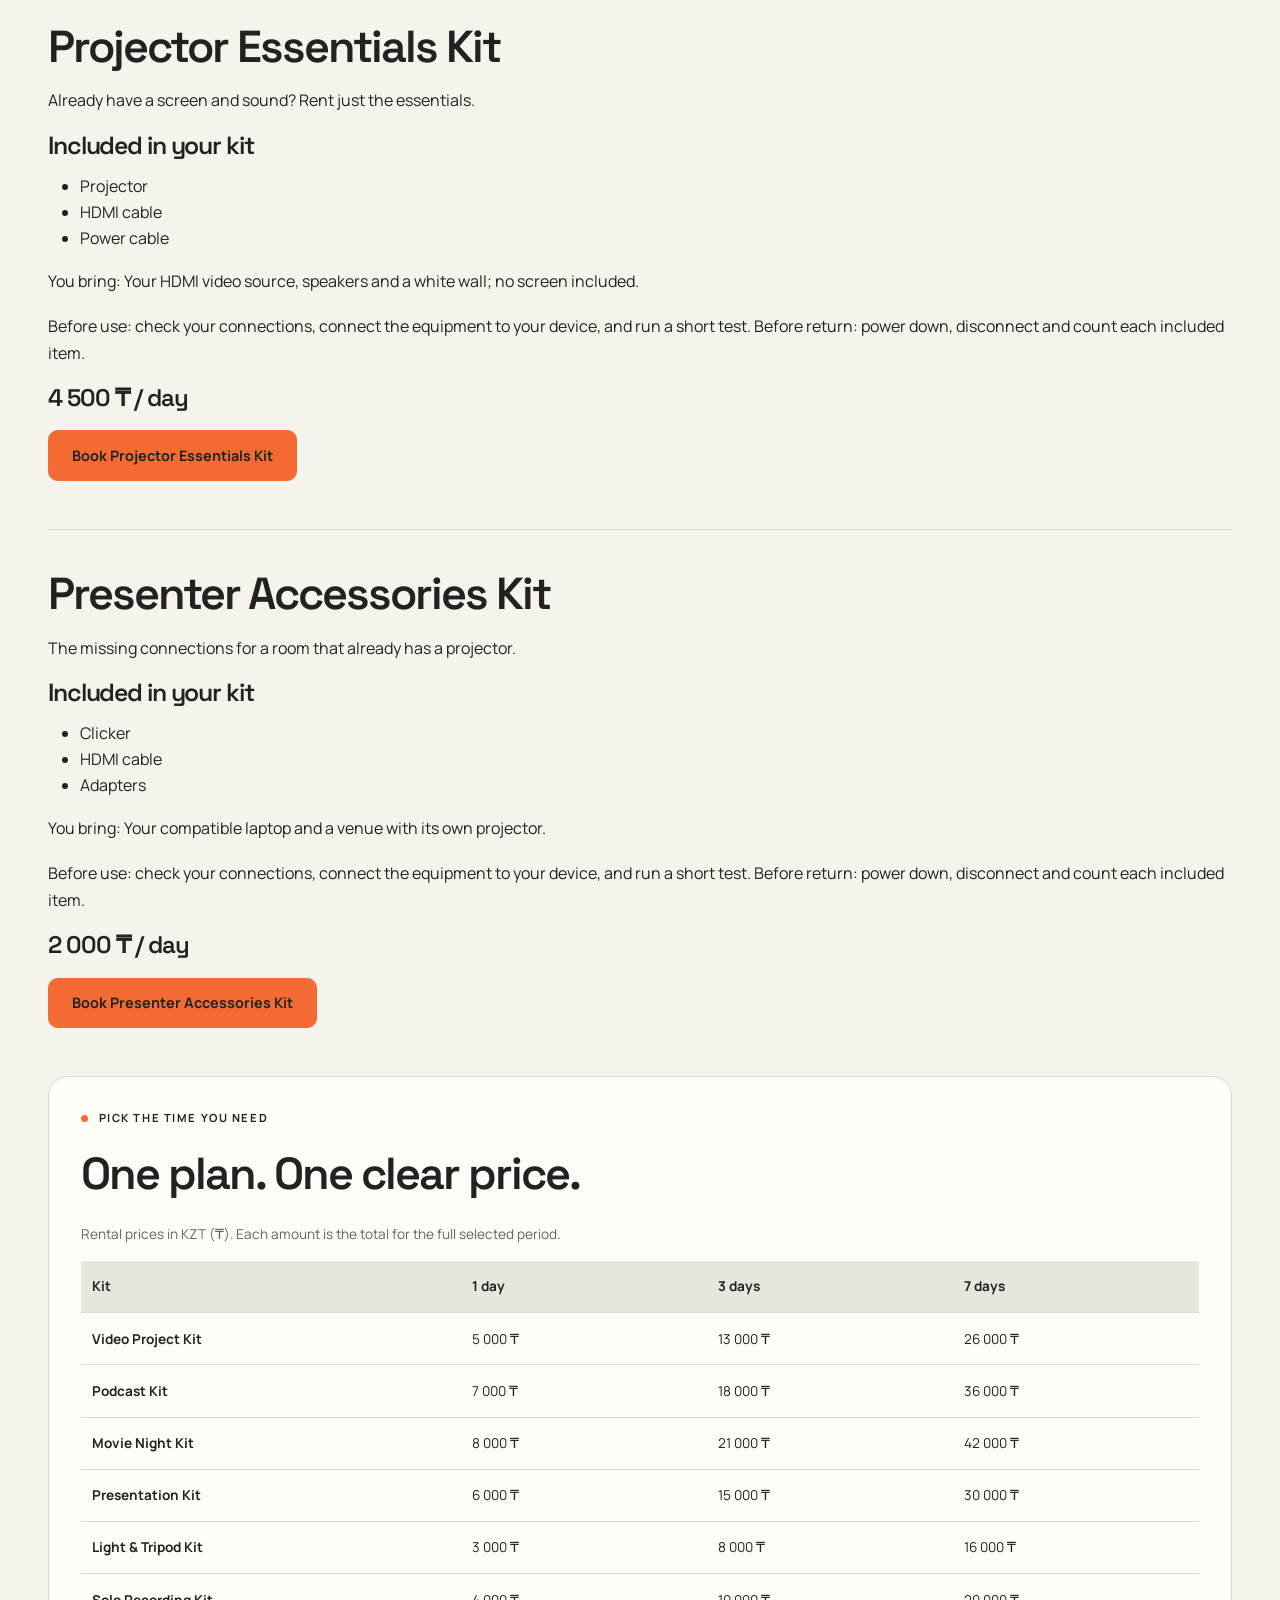
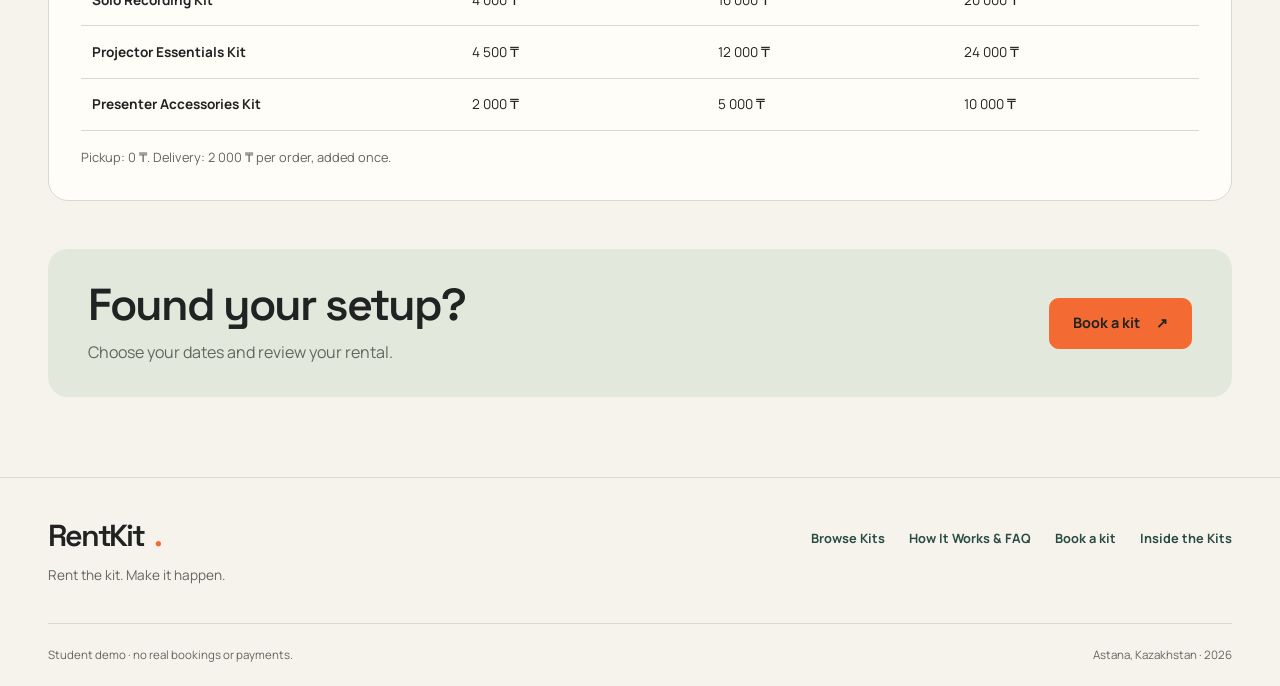
==== commit d4382703: "endterm" ====
--- a/kit-details.html
+++ b/kit-details.html
@@ -12,6 +12,10 @@
   <link rel="stylesheet" href="css/styles.css">
   <link rel="stylesheet" href="css/kit-details.css">
 
+  <script src="vendor/jquery-3.7.1.min.js" defer></script>
+  <script src="js/site.js" defer></script>
+  <script src="js/data.js" defer></script>
+  <script src="js/details.js" defer></script>
 </head>
 
 <body>
@@ -259,6 +263,7 @@
           </div>
         </div>
       </section>
+      <div id="extra-details"></div>
       <section id="prices" class="pricing" aria-labelledby="prices-title">
         <p class="eyebrow">Pick the time you need</p>
         <h2 id="prices-title">One plan. One clear price.</h2>
@@ -272,31 +277,11 @@
               <th scope="col">7 days</th>
             </tr>
           </thead>
-          <tbody>
-            <tr>
-              <th scope="row">Video Project Kit</th>
-              <td>5 000 ₸</td>
-              <td>13 000 ₸</td>
-              <td>26 000 ₸</td>
-            </tr>
-            <tr>
-              <th scope="row">Podcast Kit</th>
-              <td>7 000 ₸</td>
-              <td>18 000 ₸</td>
-              <td>36 000 ₸</td>
-            </tr>
-            <tr>
-              <th scope="row">Movie Night Kit</th>
-              <td>8 000 ₸</td>
-              <td>21 000 ₸</td>
-              <td>42 000 ₸</td>
-            </tr>
-            <tr>
-              <th scope="row">Presentation Kit</th>
-              <td>6 000 ₸</td>
-              <td>15 000 ₸</td>
-              <td>30 000 ₸</td>
-            </tr>
+          <tbody id="price-rows">
+            <tr><th scope="row">Video Project Kit</th><td>5 000 ₸</td><td>13 000 ₸</td><td>26 000 ₸</td></tr>
+            <tr><th scope="row">Podcast Kit</th><td>7 000 ₸</td><td>18 000 ₸</td><td>36 000 ₸</td></tr>
+            <tr><th scope="row">Movie Night Kit</th><td>8 000 ₸</td><td>21 000 ₸</td><td>42 000 ₸</td></tr>
+            <tr><th scope="row">Presentation Kit</th><td>6 000 ₸</td><td>15 000 ₸</td><td>30 000 ₸</td></tr>
           </tbody>
         </table>
         <p class="small-note">Pickup: 0 ₸. Delivery: 2 000 ₸ per order, added once.</p>
@@ -322,11 +307,11 @@
             the Kits</a></nav>
       </div>
       <div class="footer-bottom">
-        <p class="muted">Equipment rentals, made simple.</p>
+        <p class="muted">Student demo · no real bookings or payments.</p>
         <p class="muted">Astana, Kazakhstan · 2026</p>
       </div>
     </div>
   </footer>
 </body>
 
-</html>+</html>
--- a/css/styles.css
+++ b/css/styles.css
@@ -44,7 +44,6 @@
 }
 
 html {
-  scroll-behavior: smooth;
   scroll-padding-top: 1.5rem;
 }
 
@@ -334,7 +333,7 @@
 .text-link {
   font-weight: 800;
   font-size: .85rem;
-  white-space: nowrap;
+  white-space: normal;
 }
 
 .page-intro {
@@ -437,6 +436,18 @@
   letter-spacing: 0;
 }
 
+/* Endterm states keep the original paper / sage / orange palette. */
+[hidden] { display: none !important; }
+.field-error { color: #96351f; font-size: .8rem; margin: .4rem 0 0; }
+.field-error:empty { display: none; }
+.empty-state { padding: 2rem; background: var(--sage); border-radius: var(--radius); }
+.kit-card { transition: border-color .18s, box-shadow .18s; }
+.kit-card:hover, .kit-card:focus-within { border-color: var(--green); box-shadow: 0 6px 20px #294c4212; }
+.form-control, .form-select { min-width: 0; max-width: 100%; }
+fieldset { min-width: 0; }
+input[type='checkbox'], input[type='radio'] { accent-color: var(--green); }
+body { overflow-wrap: break-word; }
+
 .callout {
   display: flex;
   justify-content: space-between;
@@ -636,4 +647,4 @@
   .btn:hover {
     transform: none;
   }
-}+}
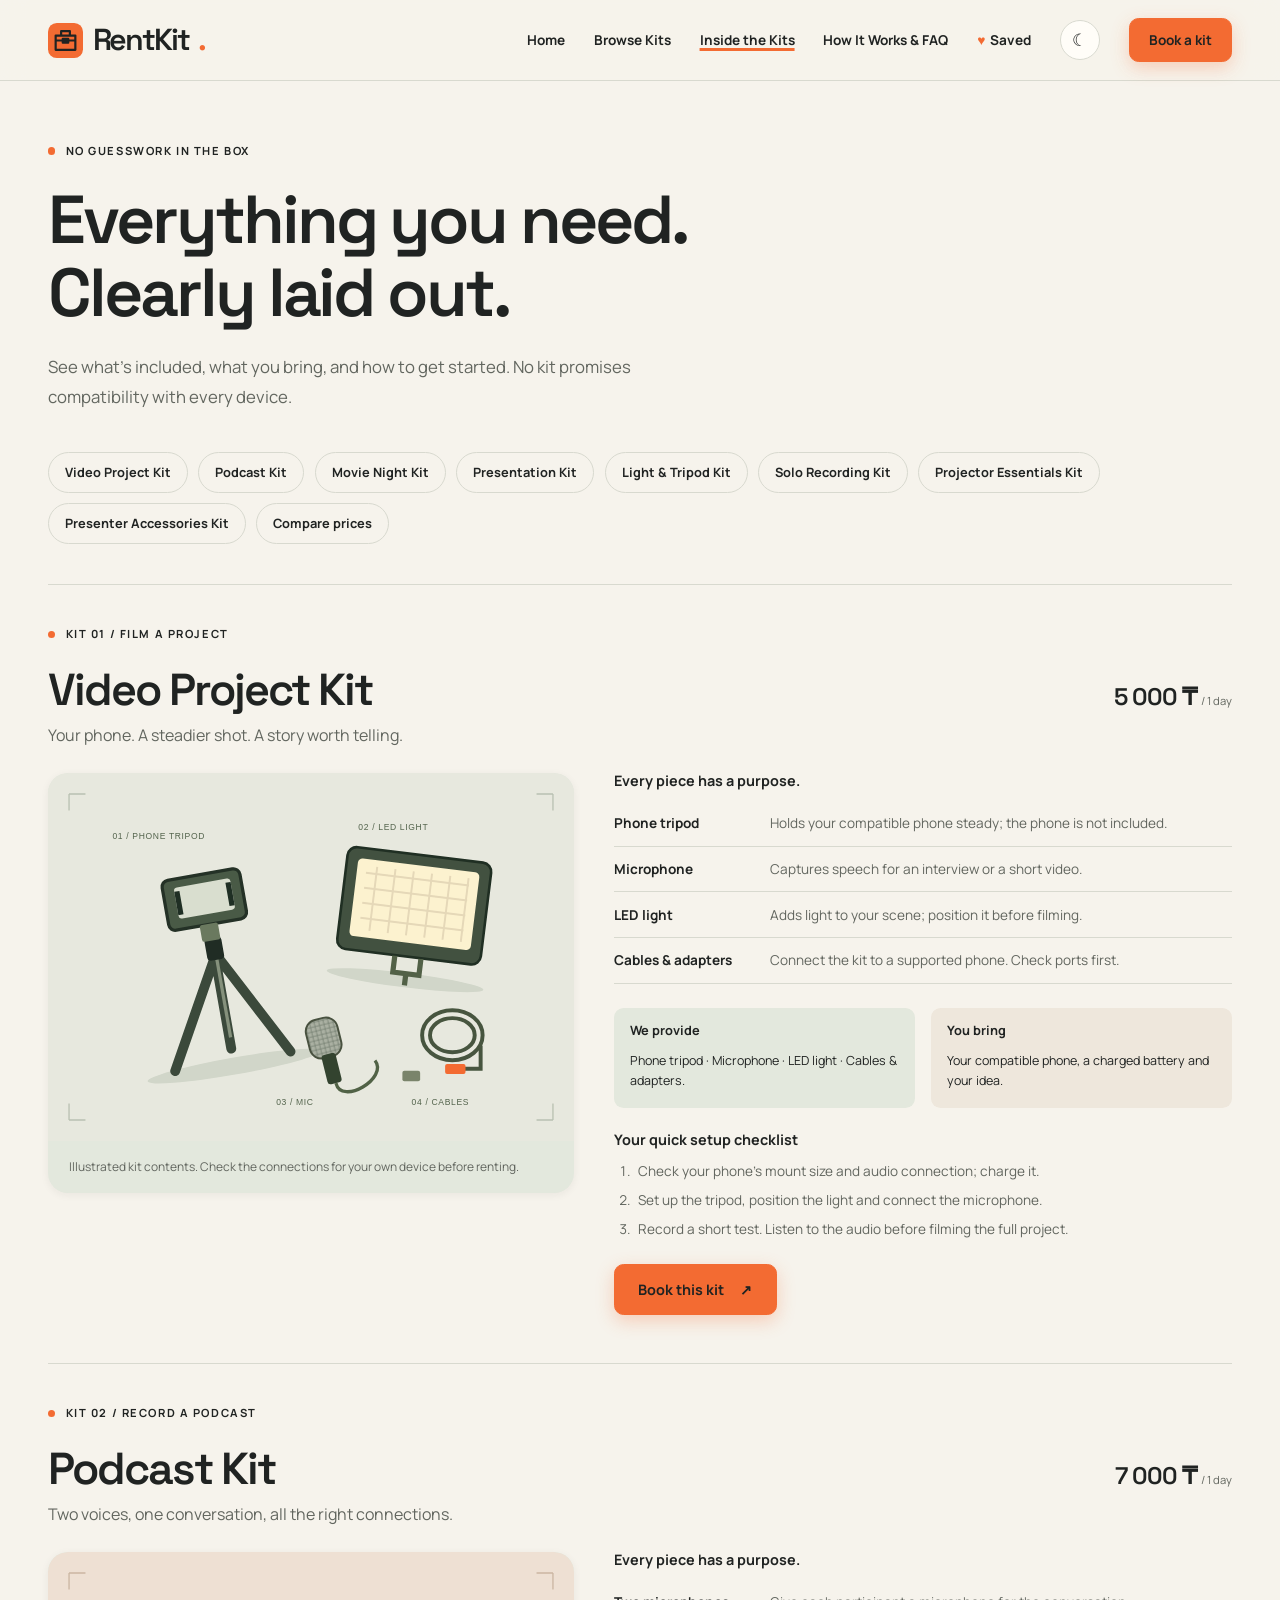
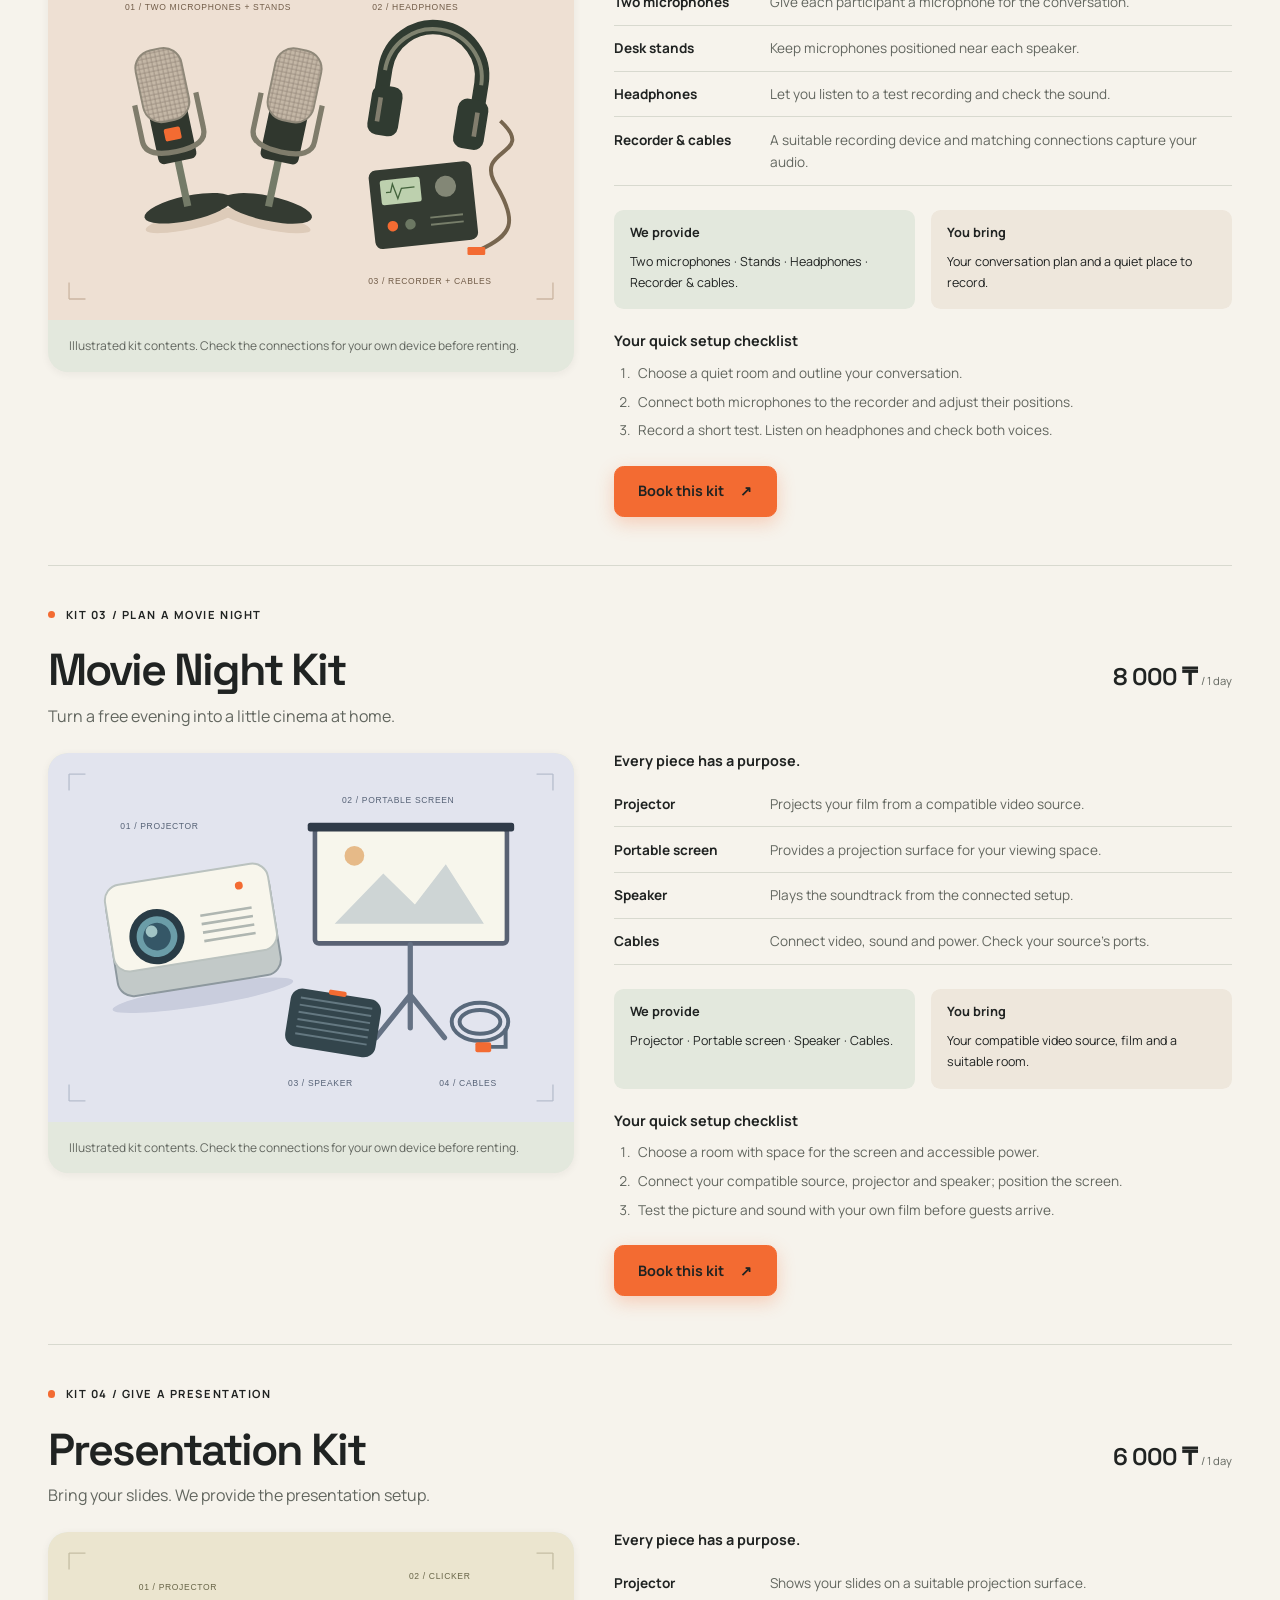
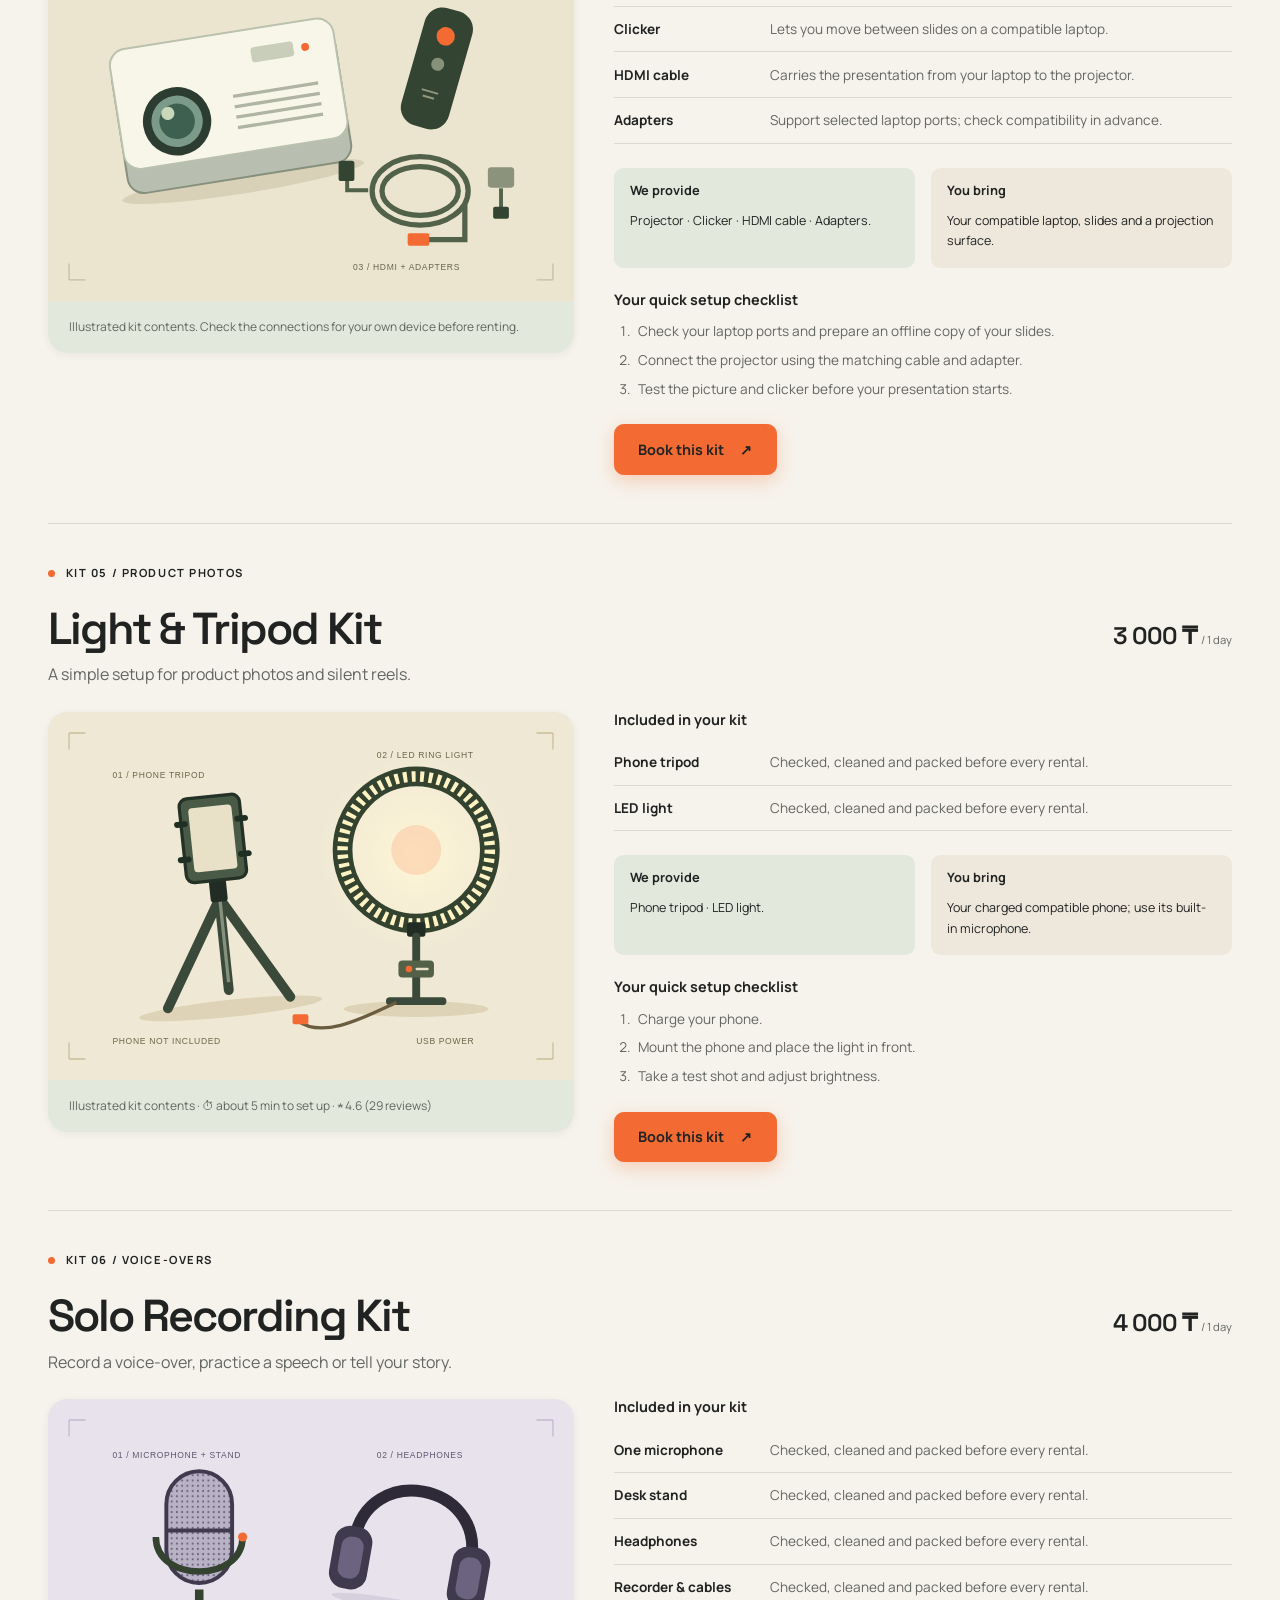
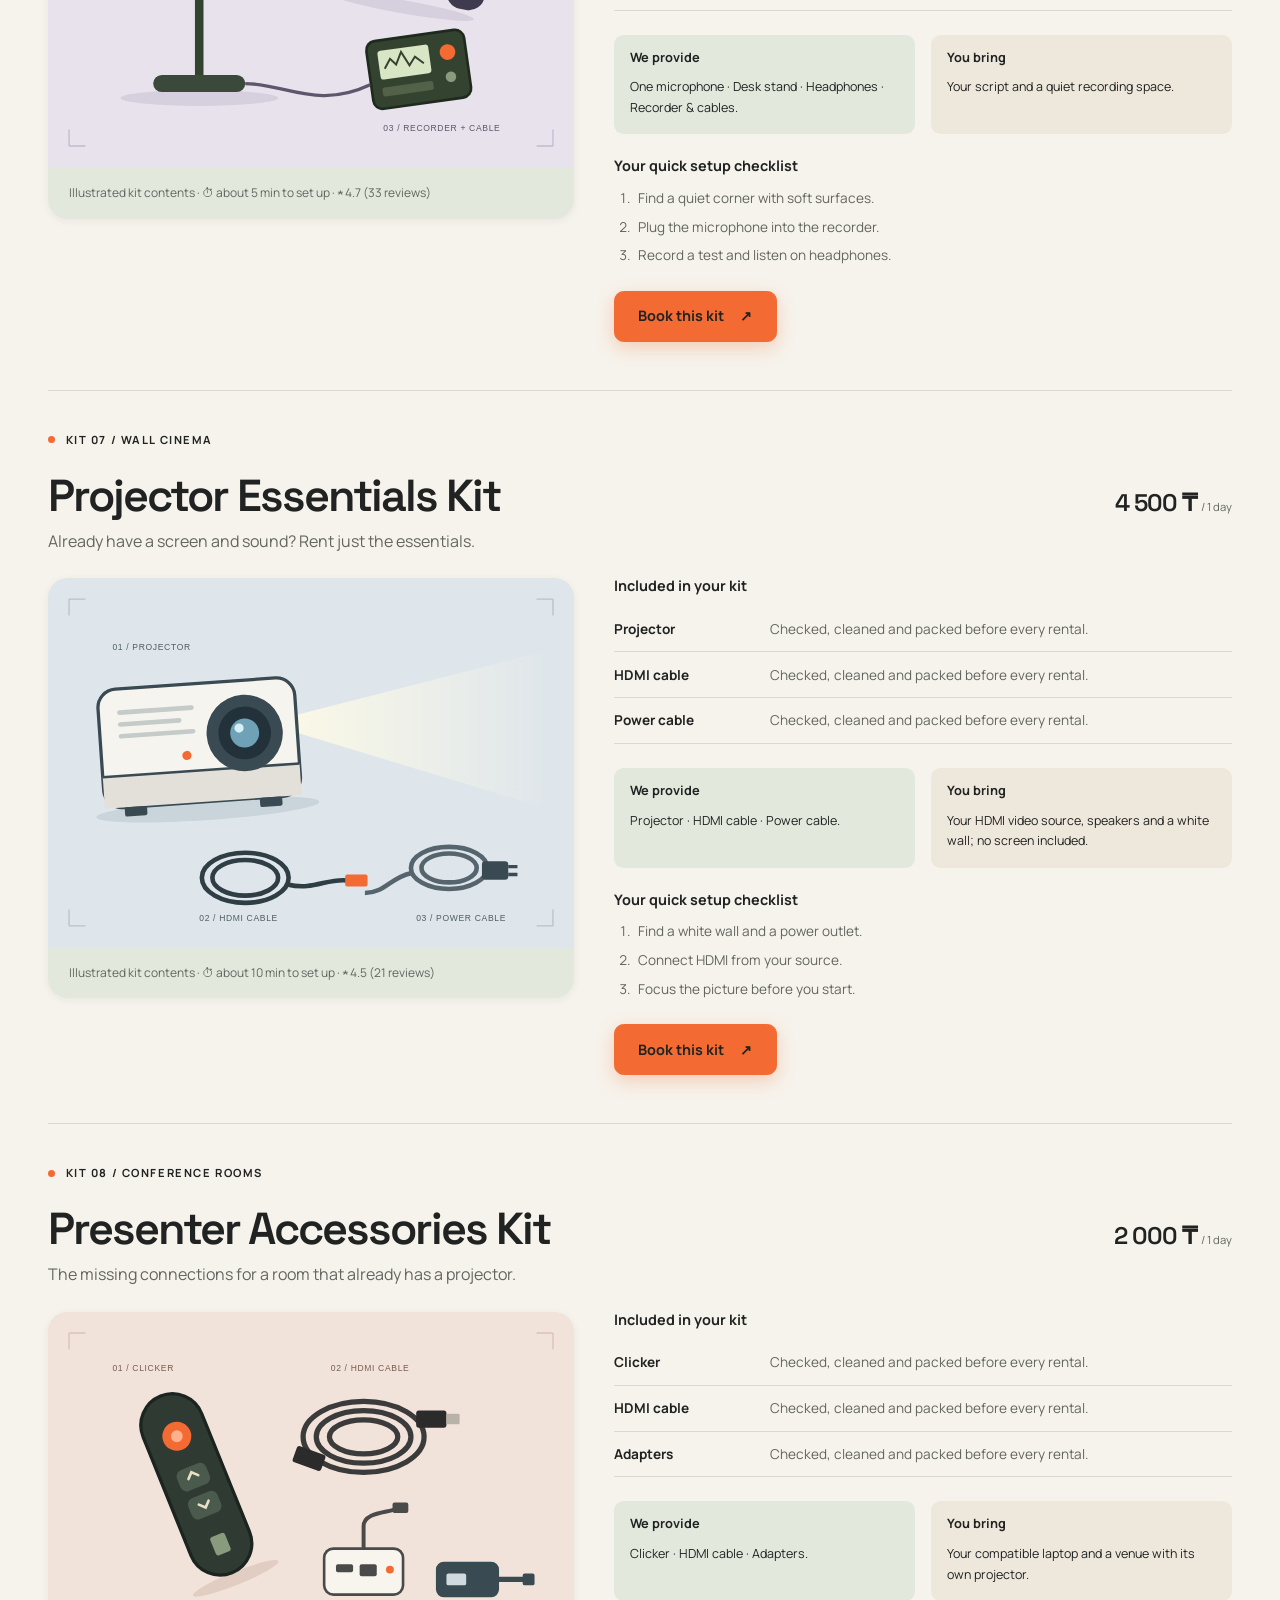
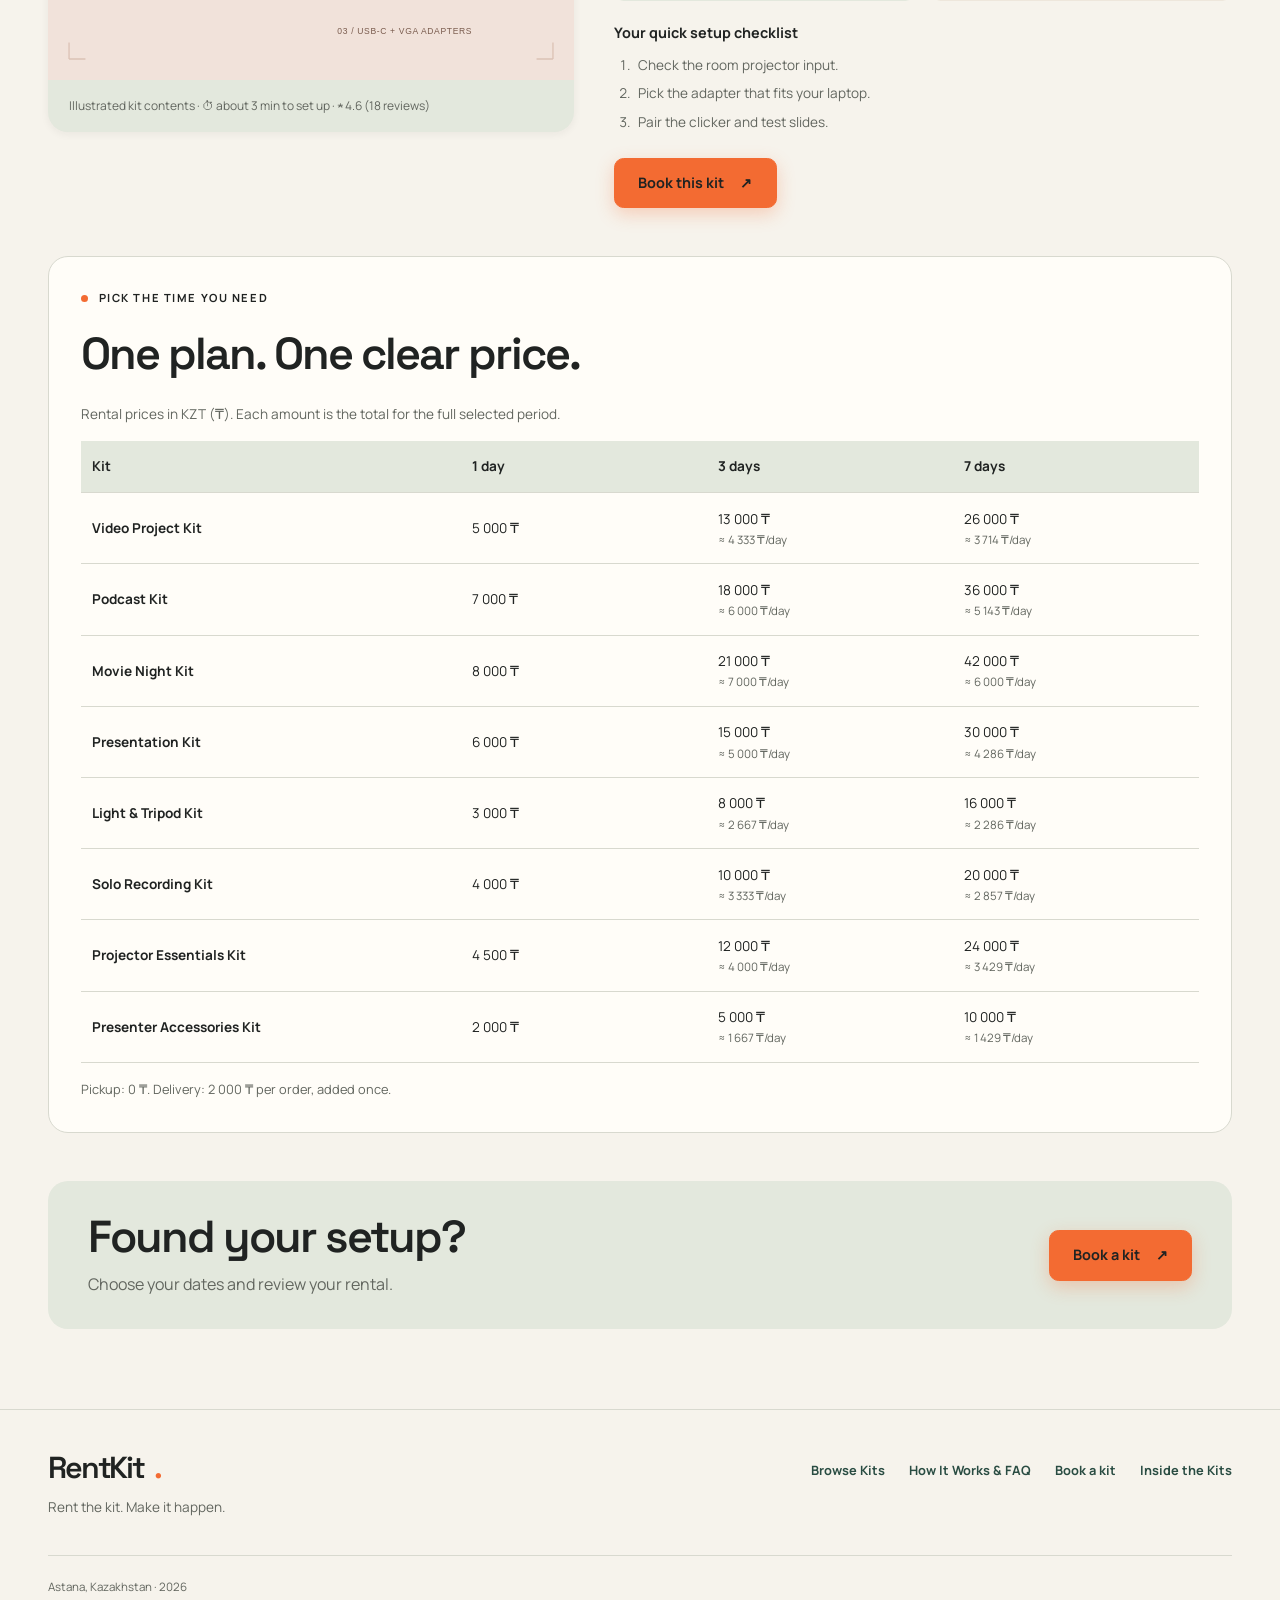
==== commit c8d0000c: "final" ====
--- a/kit-details.html
+++ b/kit-details.html
@@ -7,6 +7,7 @@
   <meta name="description"
     content="RentKit: ready-to-use equipment kits for creative projects, podcasts, movie nights and presentations.">
   <title>Inside the Kits | RentKit</title>
+  <script>try{var t=JSON.parse(localStorage.getItem('rentkit-theme'));document.documentElement.dataset.theme=t||(matchMedia('(prefers-color-scheme: dark)').matches?'dark':'light')}catch(e){}</script>
   <link rel="icon" type="image/svg+xml" href="images/favicon.svg">
   <link rel="stylesheet" href="vendor/bootstrap.min.css">
   <link rel="stylesheet" href="css/styles.css">
@@ -307,7 +308,6 @@
             the Kits</a></nav>
       </div>
       <div class="footer-bottom">
-        <p class="muted">Student demo · no real bookings or payments.</p>
         <p class="muted">Astana, Kazakhstan · 2026</p>
       </div>
     </div>
--- a/css/styles.css
+++ b/css/styles.css
@@ -648,3 +648,169 @@
     transform: none;
   }
 }
+
+/* =========================================================
+   Endterm 2 — design refresh, dark theme and shared widgets
+   ========================================================= */
+:root {
+  --shadow-sm: 0 2px 8px rgb(32 35 34 / .06);
+  --shadow-md: 0 14px 40px rgb(32 35 34 / .10);
+  --shadow-lg: 0 30px 80px rgb(20 26 24 / .28);
+  --sand: #eee7dc;
+  --peach: #f5dfcf;
+  --orange-ink: #a8431a;
+  --header-bg: rgb(246 243 236 / .82);
+}
+
+[data-theme='dark'] {
+  --paper: #141816;
+  --ink: #eceee8;
+  --green: #8fc4a9;
+  --muted: #a5aba2;
+  --line: #2f3632;
+  --surface: #1c211f;
+  --sage: #222a26;
+  --sand: #2a2622;
+  --peach: #3a2a21;
+  --orange-ink: #ffb08d;
+  --header-bg: rgb(20 24 22 / .82);
+  --shadow-sm: 0 2px 8px rgb(0 0 0 / .3);
+  --shadow-md: 0 14px 40px rgb(0 0 0 / .35);
+  color-scheme: dark;
+}
+[data-theme='dark'] body { background: var(--paper); color: var(--ink); }
+[data-theme='dark'] .btn-primary { --bs-btn-color: #1a1a1a; --bs-btn-hover-color: #1a1a1a; color: #1a1a1a; }
+[data-theme='dark'] .form-control,
+[data-theme='dark'] .form-select { background-color: var(--surface); color: var(--ink); border-color: var(--line); }
+[data-theme='dark'] .form-select { --bs-form-select-bg-img: url("data:image/svg+xml,%3csvg xmlns='http://www.w3.org/2000/svg' viewBox='0 0 16 16'%3e%3cpath fill='none' stroke='%23eceee8' stroke-linecap='round' stroke-linejoin='round' stroke-width='2' d='m2 5 6 6 6-6'/%3e%3c/svg%3e"); }
+[data-theme='dark'] .table { --bs-table-bg: transparent; --bs-table-color: var(--ink); --bs-table-border-color: var(--line); }
+[data-theme='dark'] img[src$='-kit.svg'],
+[data-theme='dark'] img[src$='hero-case.svg'] { filter: brightness(.92); }
+[data-theme='dark'] .bring-provide > div:last-child { background: var(--sand); }
+[data-theme='dark'] .field-error { color: #ff9b80; }
+[data-theme='dark'] :focus-visible { outline-color: var(--orange); }
+
+/* Sticky, softly blurred header */
+.site-header {
+  position: sticky;
+  top: 0;
+  z-index: 30;
+  background: var(--header-bg);
+  backdrop-filter: saturate(1.4) blur(12px);
+  -webkit-backdrop-filter: saturate(1.4) blur(12px);
+  transition: box-shadow .2s;
+}
+.site-header.is-scrolled { box-shadow: var(--shadow-sm); }
+.header-inner { min-height: 80px; }
+html { scroll-padding-top: 6.5rem; }
+.nav-saved { display: inline-flex !important; align-items: center; gap: .3rem; }
+.nav-saved span[aria-hidden] { color: var(--orange); }
+.nav-count {
+  min-width: 1.35rem; height: 1.35rem; padding: 0 .35rem; border-radius: 1rem;
+  background: var(--orange); color: #1a1a1a; font-size: .7rem; display: inline-grid; place-items: center;
+}
+.theme-toggle {
+  width: 40px; height: 40px; border-radius: 50%;
+  border: 1px solid var(--line); background: var(--surface); color: var(--ink);
+  display: grid; place-items: center; font-size: 1.05rem; cursor: pointer;
+  transition: transform .25s, border-color .2s;
+}
+.theme-toggle:hover { transform: rotate(-20deg); border-color: var(--green); }
+
+/* Cards: lift on hover, image zoom */
+.kit-card { overflow: hidden; box-shadow: var(--shadow-sm); transition: transform .25s, box-shadow .25s, border-color .25s; }
+.kit-card:hover, .kit-card:focus-within { transform: translateY(-4px); box-shadow: var(--shadow-md); }
+.kit-card .kit-image { transition: transform .5s ease; }
+.kit-card:hover .kit-image { transform: scale(1.04); }
+.btn-primary { box-shadow: 0 6px 18px rgb(243 107 50 / .28); }
+.btn-ghost { color: var(--ink); background: transparent; border: 1px solid transparent; text-decoration: underline; text-underline-offset: .3em; }
+.btn-ghost:hover { color: var(--green); }
+
+/* Home stats strip */
+.stats-strip {
+  display: grid; grid-template-columns: repeat(4, 1fr); gap: 1px;
+  margin-top: 2.5rem; background: var(--line); border: 1px solid var(--line);
+  border-radius: var(--radius); overflow: hidden;
+}
+.stats-strip > div { background: var(--surface); padding: 1.4rem 1.6rem; display: flex; flex-direction: column; gap: .25rem; }
+.stats-strip strong { font-family: 'Space Grotesk', Arial, sans-serif; font-size: 2.2rem; letter-spacing: -.05em; line-height: 1; color: var(--ink); }
+.stats-strip span { font-size: .8rem; color: var(--muted); }
+@media (max-width: 760px) { .stats-strip { grid-template-columns: repeat(2, 1fr); } }
+
+/* Toast */
+.rk-toast {
+  position: fixed; left: 50%; bottom: 1.5rem; z-index: 80;
+  transform: translate(-50%, 140%); opacity: 0;
+  background: var(--ink); color: var(--paper);
+  padding: .8rem 1.3rem; border-radius: 2rem; font-size: .85rem; font-weight: 700;
+  box-shadow: var(--shadow-md); transition: transform .3s, opacity .3s; pointer-events: none;
+}
+.rk-toast.is-visible { transform: translate(-50%, 0); opacity: 1; }
+.rk-toast:empty { display: none; }
+
+/* Back to top */
+.back-to-top {
+  position: fixed; right: 1.4rem; bottom: 1.4rem; z-index: 40;
+  width: 48px; height: 48px; border-radius: 50%; display: grid; place-items: center;
+  background: var(--green); color: var(--paper); text-decoration: none; font-size: 1.3rem; font-weight: 800;
+  box-shadow: var(--shadow-md); opacity: 0; transform: translateY(20px); pointer-events: none; transition: opacity .25s, transform .25s;
+}
+.back-to-top.is-visible { opacity: 1; transform: none; pointer-events: auto; }
+.back-to-top:hover { color: var(--paper); transform: translateY(-3px); }
+body:has(.compare-bar:not([hidden])) .back-to-top { bottom: 6.5rem; }
+
+/* Header is always on top; on narrow screens the links fold behind a menu button. */
+.menu-toggle { display: none; }
+@media (max-width: 900px) {
+  .header-inner { flex-wrap: wrap; min-height: 64px; padding-block: .6rem; gap: .5rem 1rem; }
+  .brand { font-size: 1.6rem; }
+  .brand-mark { width: 30px; height: 30px; }
+  .menu-toggle {
+    display: inline-flex; flex-direction: column; justify-content: center; gap: 5px;
+    width: 46px; height: 46px; padding: 0 12px; margin-left: auto;
+    border: 1px solid var(--line); border-radius: 12px; background: var(--surface); cursor: pointer;
+  }
+  .menu-toggle span { display: block; height: 2px; border-radius: 2px; background: var(--ink); transition: transform .2s, opacity .2s; }
+  .menu-open .menu-toggle span:nth-child(1) { transform: translateY(7px) rotate(45deg); }
+  .menu-open .menu-toggle span:nth-child(2) { opacity: 0; }
+  .menu-open .menu-toggle span:nth-child(3) { transform: translateY(-7px) rotate(-45deg); }
+  .site-nav { display: none; width: 100%; padding-bottom: .6rem; }
+  .site-nav ul { flex-direction: column; align-items: stretch; gap: 0; }
+  .site-nav li { border-top: 1px solid var(--line); }
+  .site-nav a:not(.btn) { display: flex; min-height: 48px; align-items: center; font-size: .95rem; padding: .7rem .2rem; }
+  .site-nav li:has(.theme-toggle) { padding: .6rem .2rem; }
+  .site-nav li:last-child { border-top: 0; padding-top: .6rem; }
+  .site-nav .btn { width: 100%; padding: .8rem 1rem; font-size: .95rem; }
+  .site-header { max-height: 100vh; overflow-y: auto; }
+  html { scroll-padding-top: 5rem; }
+}
+
+/* Dark-theme panels that use the brand green as a background keep a deep green. */
+[data-theme='dark'] .hero-art,
+[data-theme='dark'] .rental-note,
+[data-theme='dark'] .process-aside,
+[data-theme='dark'] .summary-image,
+[data-theme='dark'] .case-placeholder { background: #1f3d34; color: #eceee8; }
+[data-theme='dark'] .rental-note h2,
+[data-theme='dark'] .process-aside h2,
+[data-theme='dark'] .process-aside h3,
+[data-theme='dark'] .rental-note .text-link { color: #eceee8; }
+[data-theme='dark'] .back-to-top { color: #141816; }
+[data-theme='dark'] .rental-note img { background: #f4f2ec; }
+[data-theme='dark'] .testimonial:nth-child(even) .initials { background: var(--peach); color: var(--orange-ink); }
+[data-theme='dark'] .detail-section .price small,
+[data-theme='dark'] .tag { color: var(--ink); }
+
+/* Dark theme: Bootstrap components (cards, tables, forms) use their own colour variables. */
+[data-theme='dark'] {
+  --bs-body-color: var(--ink);
+  --bs-body-bg: var(--paper);
+  --bs-emphasis-color: var(--ink);
+  --bs-heading-color: var(--ink);
+  --bs-secondary-color: var(--muted);
+  --bs-border-color: var(--line);
+  --bs-card-color: var(--ink);
+  --bs-card-bg: var(--surface);
+}
+[data-theme='dark'] .card { --bs-card-color: var(--ink); --bs-card-bg: var(--surface); color: var(--ink); }
+[data-theme='dark'] .skip-link, [data-theme='dark'] .skip-link:focus { color: var(--paper); }
--- a/css/kit-details.css
+++ b/css/kit-details.css
@@ -195,4 +195,9 @@
   .bring-provide>div {
     padding: .8rem;
   }
-}+}
+/* Endterm 2: price table helpers and hover zoom for illustrations */
+.per-day { display: block; color: var(--muted); font-size: .72rem; }
+.detail-visual { overflow: hidden; box-shadow: var(--shadow-sm); }
+.detail-visual img { transition: transform .5s ease; }
+.detail-visual:hover img { transform: scale(1.03); }
